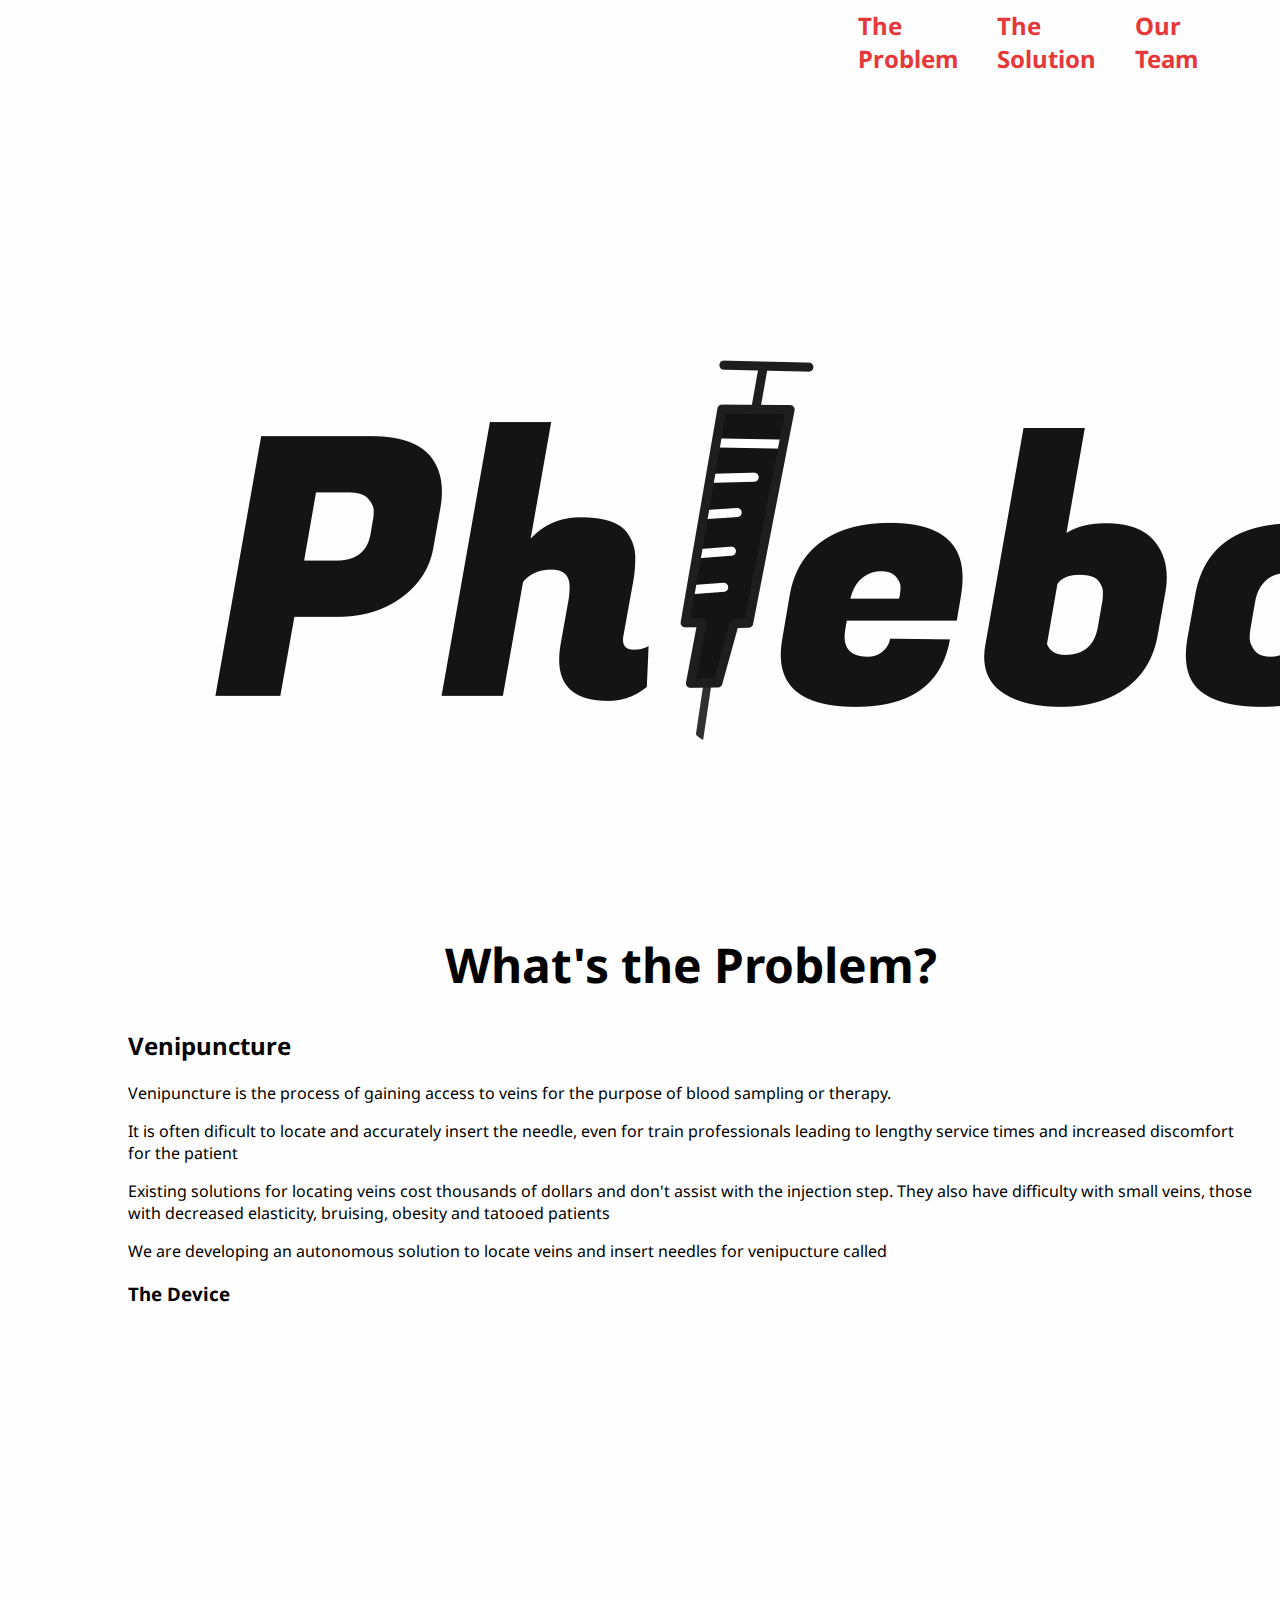
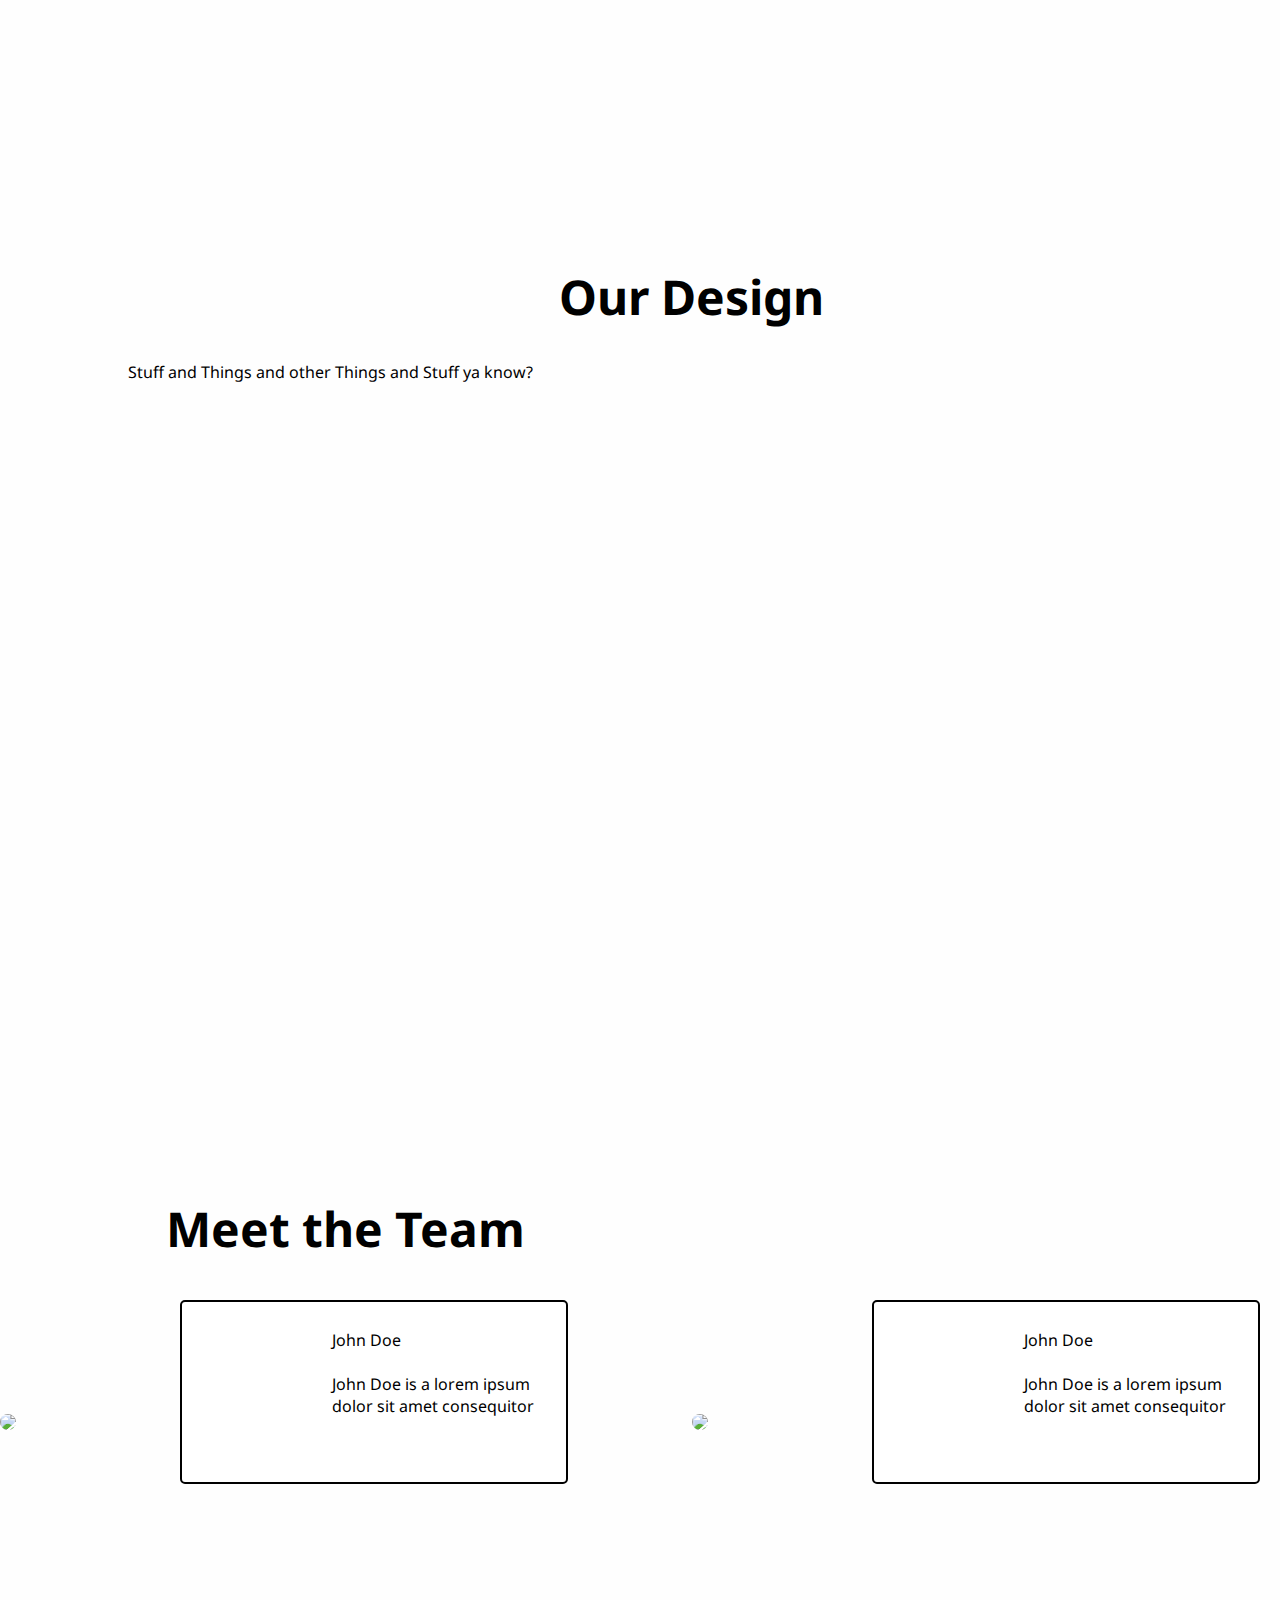
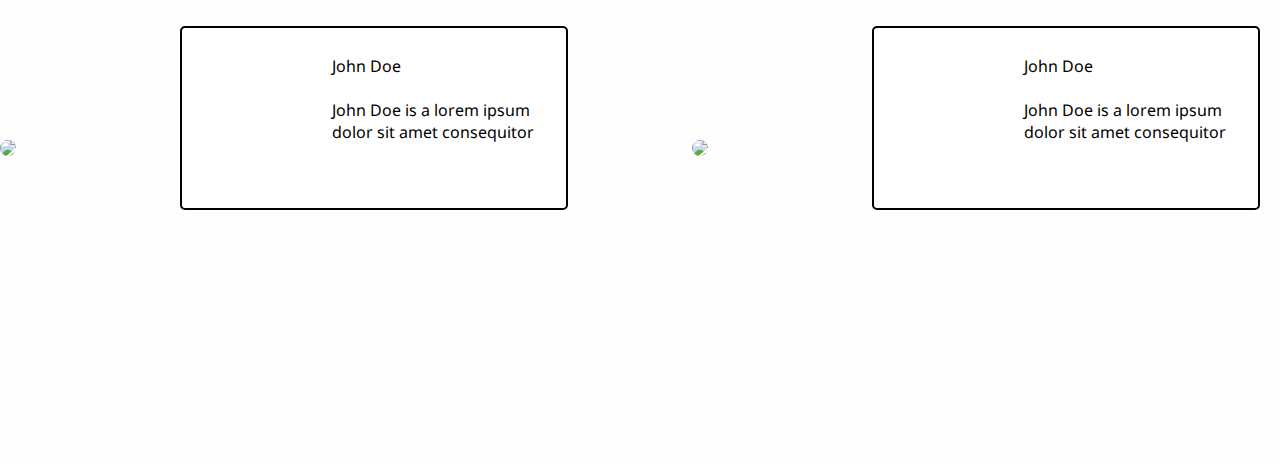
==== index.html @ 310010a8 "Initial" ====
<!DOCTYPE html>
<html lang="en">

<head>
    <meta charset="UTF-8">
    <meta http-equiv="X-UA-Compatible" content="IE=edge">
    <meta name="viewport" content="width=device-width, initial-scale=1.0">
    <style>
        :root {
            --white: #fefefe;
            --slate: #161A1D;
            --sanguine: #660708;
            --dark-red: #A4161A;
            --red: #BA181B;
            --strawberry: #E5383B;

        }

        body {
            background-color: var(--white);
            padding: 0;
            margin: 0;
            font-family: 'Noto Sans', sans-serif;
            overflow-x: hidden;
        }

        a {
            color: inherit;
            text-decoration: inherit;
        }

        #masthead,
        #problem,
        #our-team,
        #our-device {
            height: 100vh;
            width: 88vw;
            /* position: relative;
            left: 10vw; */
            padding: 0;
            margin: 0;
            padding-left: 10vw;
        }

        #problem>h1,
        #our-team>h1,
        #our-device>h1 {
            text-align: center;
            font-size: 48px;
        }

        .member {
            width: 20vw;
        }

        #logo>img {
            z-index: -1;
            position: absolute;
            top: 0;
            /* left: 0; */
        }
    </style>
    <style>
        @import url('https://fonts.googleapis.com/css2?family=Noto+Sans:ital,wght@0,400;0,500;1,400&display=swap');
    </style>
    <title>Document</title>
</head>

<body>

    <div id="masthead">
        <div id="header">
            <div id="logo"><img src="logo.png" alt=""></div>
            <div id="links"
                style="font-size: 24px; position: absolute; width: 30vw; color: var(--strawberry); top: 1vh; font-weight: bolder; right: 3vw; display: flex; flex-direction: row; justify-content: space-around;">
                <a href=" #problem">The Problem</a>
                <a href=" #our-device">The Solution</a>
                <a href=" #our-team">Our Team</a>

            </div>
        </div>
    </div>
    <div id="problem">
        <h1 style="color: var(--polished-pine)">What's the Problem?</h1>
        <h2>Venipuncture</h2>
        <p>Venipuncture is the process of gaining access to veins for the purpose
            of blood sampling or therapy.</p>
        <p>It is often dificult to locate and accurately insert the needle, even for train professionals leading to
            lengthy service times and increased discomfort for the patient</p>
        <p>Existing solutions for locating veins cost thousands of dollars and don't assist with the injection step.
            They also have difficulty with small veins, those with decreased elasticity, bruising, obesity and tatooed
            patients</p>
        <p>We are developing an autonomous solution to locate veins and insert needles for venipucture called </p>
        <h3>The Device</h3>

    </div>
    <div id="our-device">
        <h1 style="color: var(--emerald);">Our Design</h1>
        <p>Stuff and Things and other Things and Stuff ya know?</p>
        <h2 id="system-design"></h2>
        <h2 id="system-implementation"></h2>
        <h2 id="system-performance"></h2>
    </div>
    <div id="our-team"
        style="padding:0; margin: 0;width: 100vw; display: grid; grid-template-columns: auto auto; grid-template-rows: auto auto;">
        <h1 style="color: var(--queen-blue)">Meet the Team</h1>
        <br>
        <br>
        <div id="team">
            <div class="member">
                <img src="https://dummyimage.com/300/fff/aaa" style="border-radius: 10px;">
                <div class=" card team-member"
                    style="position: relative; top: -15vh; left: 180px; z-index: -1; height: 20vh; width: 30vw; background-color: white; border-radius: 5px;border: 2px solid black; ">
                    <div class="team-member-content"
                        style="position: relative; display: flex; flex-direction: column; align-items: left; margin-left: 150px; padding-top: 3vh;">
                        <div class="name">John Doe</div>
                        <br>
                        <div class="desc">John Doe is a lorem ipsum dolor sit amet consequitor</div>
                    </div>

                </div>
            </div>
        </div>
        <div class="member">
            <img src="https://dummyimage.com/300/fff/aaa" style="border-radius: 10px;">
            <div class=" card team-member"
                style="position: relative; top: -15vh; left: 180px; z-index: -1; height: 20vh; width: 30vw; background-color: white; border-radius: 5px;border: 2px solid black; ">
                <div class="team-member-content"
                    style="position: relative; display: flex; flex-direction: column; align-items: left; margin-left: 150px; padding-top: 3vh;">
                    <div class="name">John Doe</div>
                    <br>
                    <div class="desc">John Doe is a lorem ipsum dolor sit amet consequitor</div>
                </div>

            </div>
        </div>
        <div class="member">
            <img src="https://dummyimage.com/300/fff/aaa" style="border-radius: 10px;">
            <div class=" card team-member"
                style="position: relative; top: -15vh; left: 180px; z-index: -1; height: 20vh; width: 30vw; background-color: white; border-radius: 5px;border: 2px solid black; ">
                <div class="team-member-content"
                    style="position: relative; display: flex; flex-direction: column; align-items: left; margin-left: 150px; padding-top: 3vh;">
                    <div class="name">John Doe</div>
                    <br>
                    <div class="desc">John Doe is a lorem ipsum dolor sit amet consequitor</div>
                </div>

            </div>
        </div>
        <div class="member">
            <img src="https://dummyimage.com/300/fff/aaa" style="border-radius: 10px;">
            <div class=" card team-member"
                style="position: relative; top: -15vh; left: 180px; z-index: -1; height: 20vh; width: 30vw; background-color: white; border-radius: 5px;border: 2px solid black; ">
                <div class="team-member-content"
                    style="position: relative; display: flex; flex-direction: column; align-items: left; margin-left: 150px; padding-top: 3vh;">
                    <div class="name">John Doe</div>
                    <br>
                    <div class="desc">John Doe is a lorem ipsum dolor sit amet consequitor</div>
                </div>

            </div>
        </div>
    </div>
    </div>
</body>

</html>
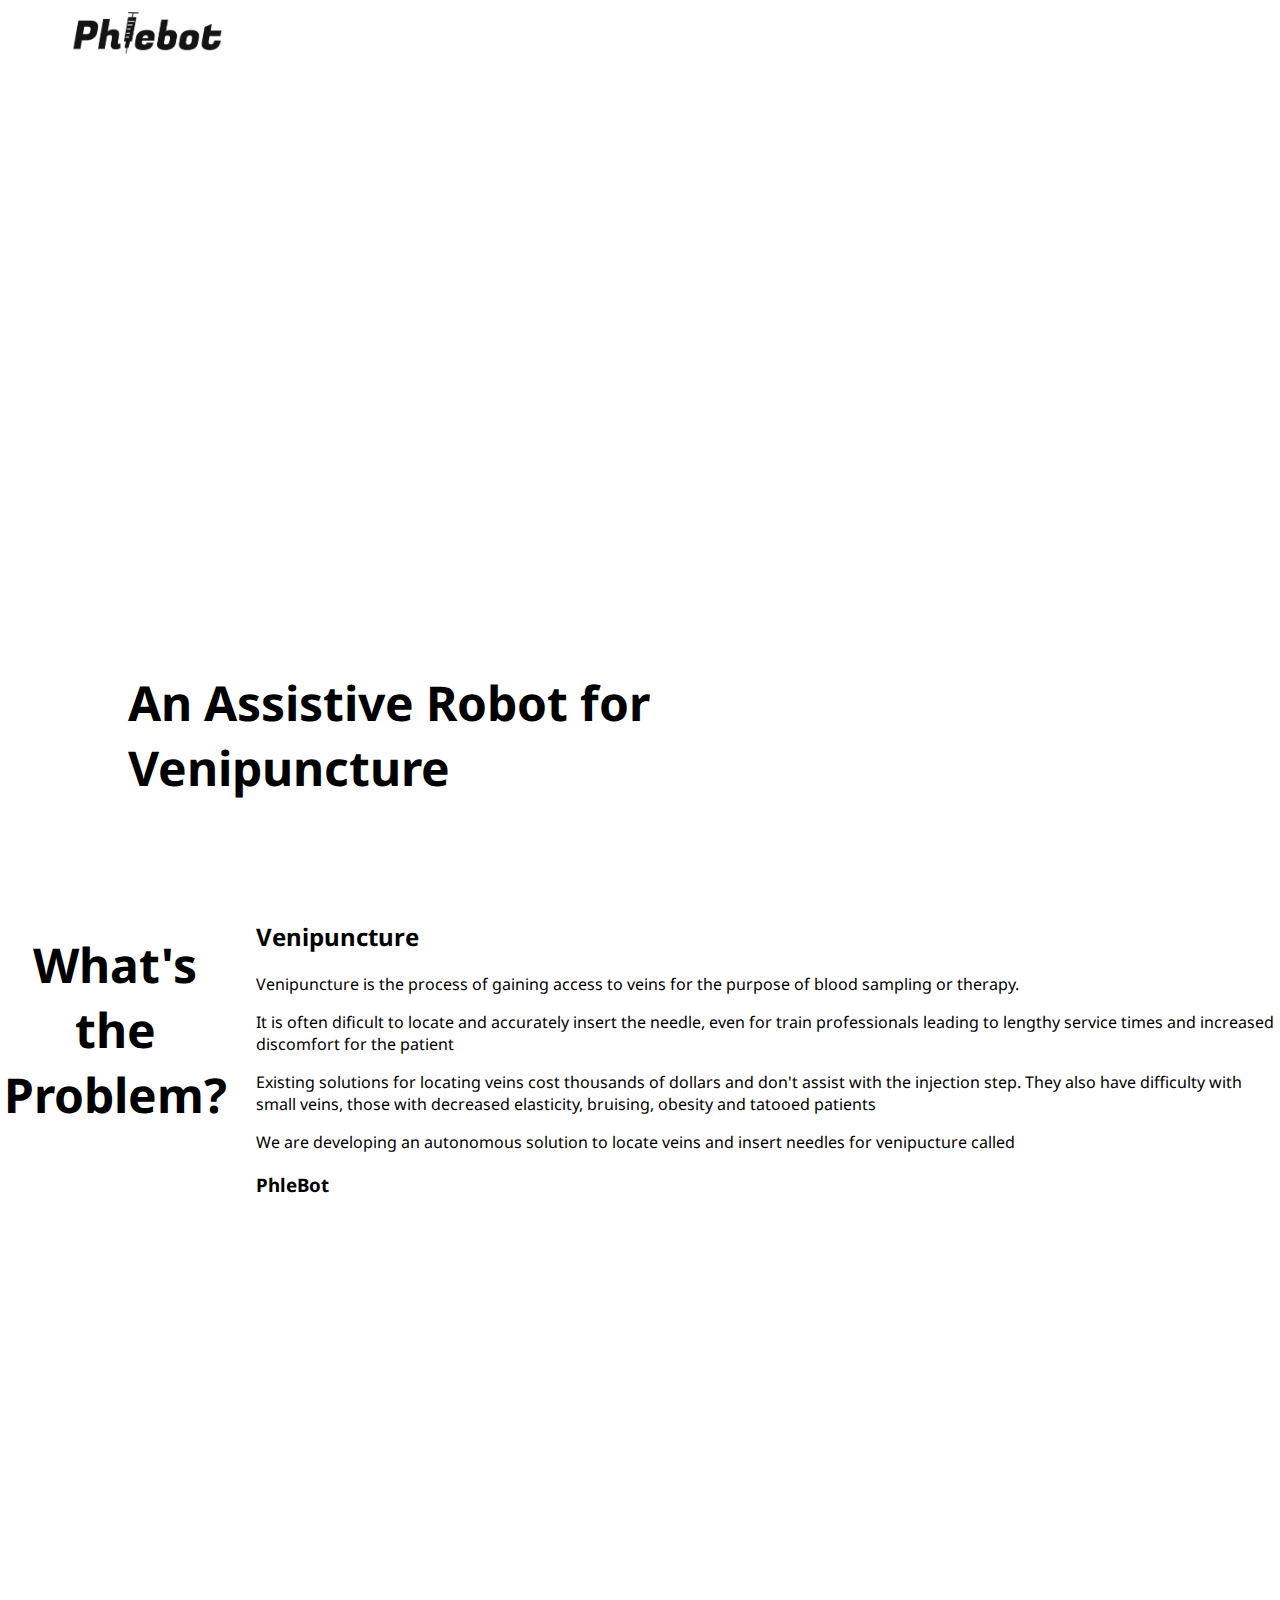
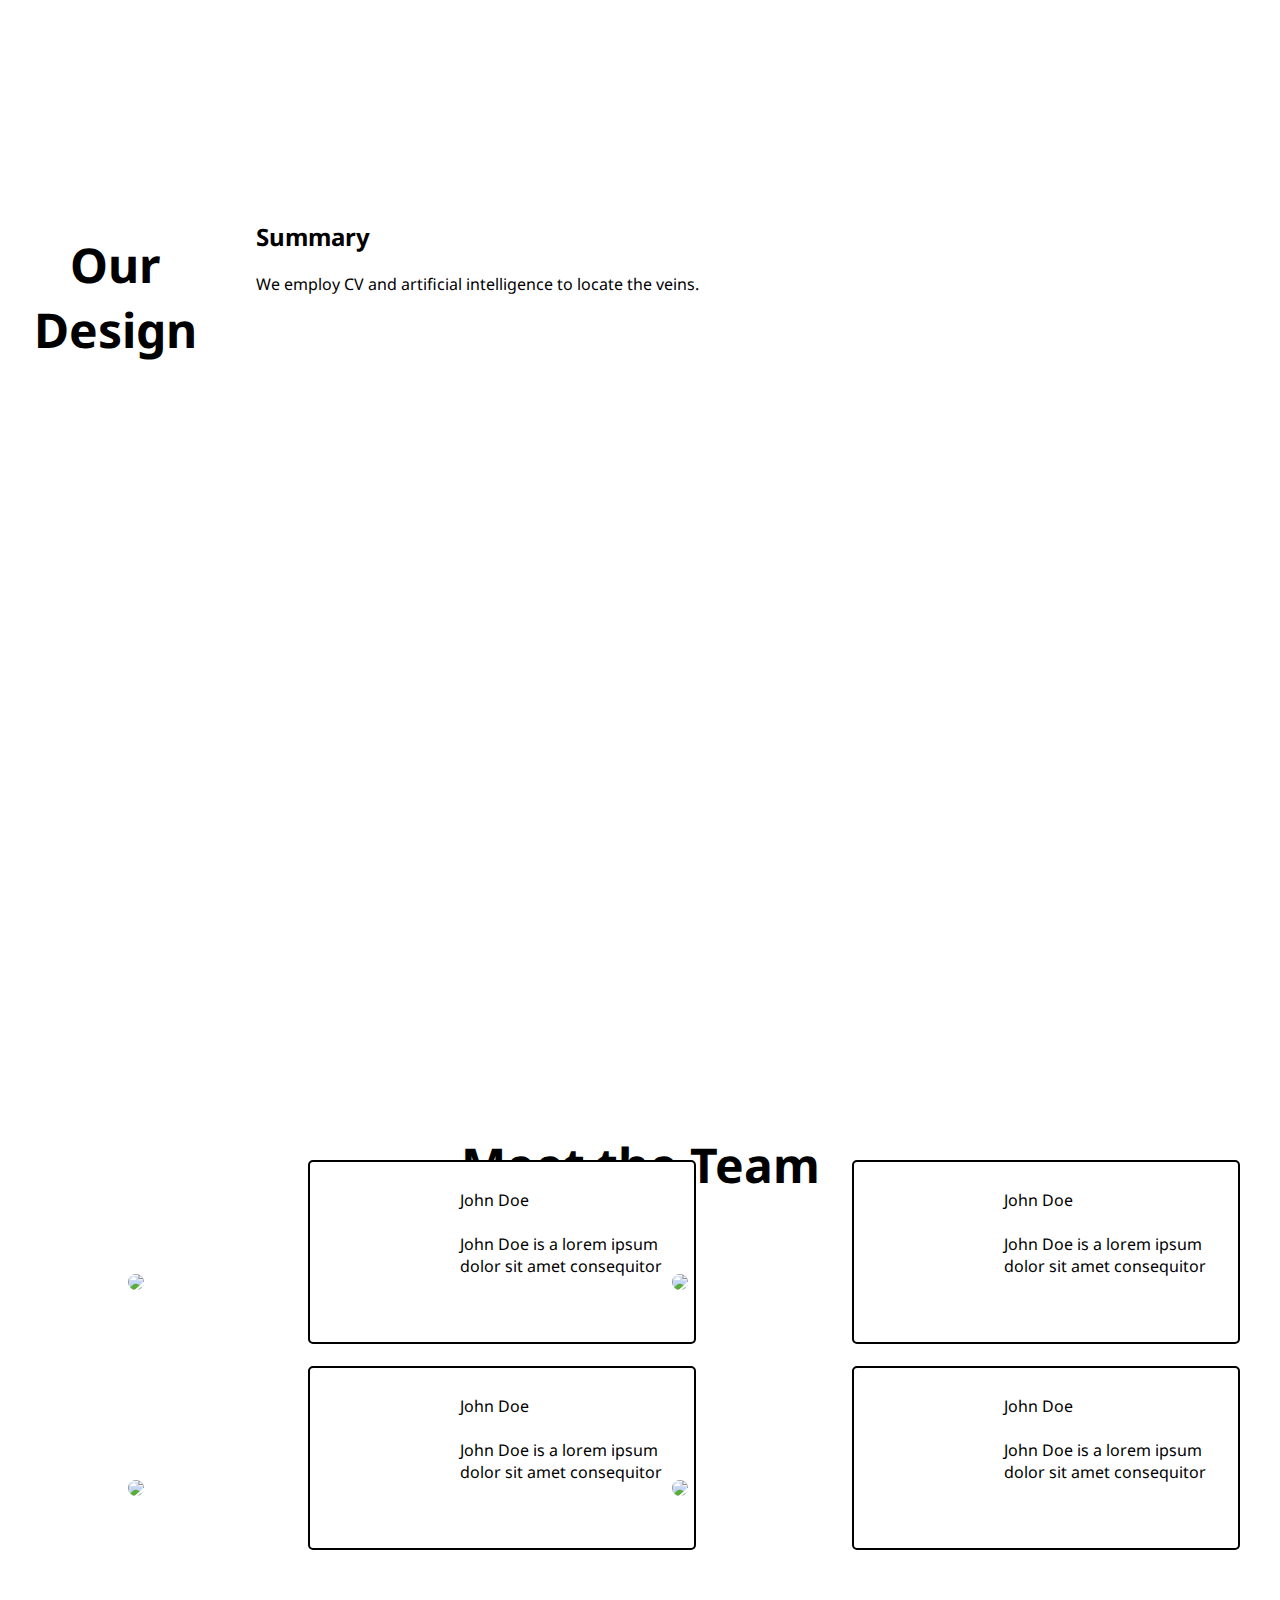
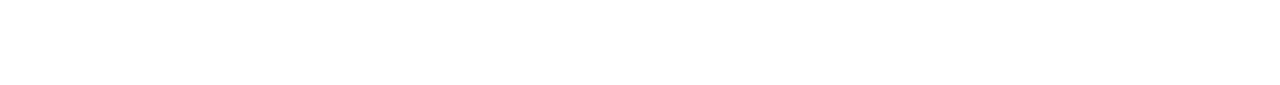
==== commit 754661bd: "Styles and content" ====
--- a/index.html
+++ b/index.html
@@ -16,12 +16,11 @@
 
         }
 
-        body {
-            background-color: var(--white);
+        body,
+        html {
             padding: 0;
             margin: 0;
             font-family: 'Noto Sans', sans-serif;
-            overflow-x: hidden;
         }
 
         a {
@@ -29,22 +28,19 @@
             text-decoration: inherit;
         }
 
-        #masthead,
         #problem,
-        #our-team,
         #our-device {
+            display: grid;
+            grid-template-columns: auto 80vw;
+            column-gap: 2vw;
             height: 100vh;
-            width: 88vw;
-            /* position: relative;
-            left: 10vw; */
-            padding: 0;
-            margin: 0;
-            padding-left: 10vw;
-        }
+        }
+
 
         #problem>h1,
         #our-team>h1,
-        #our-device>h1 {
+        #our-device>h1,
+        .content>h1 {
             text-align: center;
             font-size: 48px;
         }
@@ -54,10 +50,62 @@
         }
 
         #logo>img {
-            z-index: -1;
+            z-index: 1;
             position: absolute;
+            top: -3vh;
+            left: 5vw;
+            width: 14vw;
+        }
+
+        #links {
+            font-size: 24px;
+            position: absolute;
+            width: 40vw;
+            color: white;
+            top: 4vh;
+            font-weight: bolder;
+            right: 3vw;
+            display: flex;
+            flex-direction: row;
+            justify-content: space-around;
+        }
+
+        #tagline {
+            position: absolute;
+            top: 70vh;
+            left: 10vw;
+            width: 50vw;
+            font-size: 48px;
+        }
+
+        #masthead {
+
+            position: relative;
             top: 0;
-            /* left: 0; */
+            left: 0;
+            height: 100vh;
+        }
+
+        .card {
+            background-color: white;
+            position: relative;
+            z-index: 2;
+        }
+
+        .member>img {
+            z-index: 3;
+            position: relative;
+        }
+
+        .team-member {
+            position: relative;
+            top: -15vh;
+            left: 180px;
+            height: 20vh;
+            width: 30vw;
+            background-color: white;
+            border-radius: 5px;
+            border: 2px solid black;
         }
     </style>
     <style>
@@ -71,93 +119,96 @@
     <div id="masthead">
         <div id="header">
             <div id="logo"><img src="logo.png" alt=""></div>
-            <div id="links"
-                style="font-size: 24px; position: absolute; width: 30vw; color: var(--strawberry); top: 1vh; font-weight: bolder; right: 3vw; display: flex; flex-direction: row; justify-content: space-around;">
+            <div id="links">
                 <a href=" #problem">The Problem</a>
                 <a href=" #our-device">The Solution</a>
                 <a href=" #our-team">Our Team</a>
 
             </div>
         </div>
+        <h2 id="tagline">An Assistive Robot for Venipuncture</h2>
     </div>
     <div id="problem">
         <h1 style="color: var(--polished-pine)">What's the Problem?</h1>
-        <h2>Venipuncture</h2>
-        <p>Venipuncture is the process of gaining access to veins for the purpose
-            of blood sampling or therapy.</p>
-        <p>It is often dificult to locate and accurately insert the needle, even for train professionals leading to
-            lengthy service times and increased discomfort for the patient</p>
-        <p>Existing solutions for locating veins cost thousands of dollars and don't assist with the injection step.
-            They also have difficulty with small veins, those with decreased elasticity, bruising, obesity and tatooed
-            patients</p>
-        <p>We are developing an autonomous solution to locate veins and insert needles for venipucture called </p>
-        <h3>The Device</h3>
+        <div class=" content" style="grid-column: 2;">
+            <h2>Venipuncture</h2>
+            <p>Venipuncture is the process of gaining access to veins for the purpose
+                of blood sampling or therapy.</p>
+            <p>It is often dificult to locate and accurately insert the needle, even for train professionals leading to
+                lengthy service times and increased discomfort for the patient</p>
+            <p>Existing solutions for locating veins cost thousands of dollars and don't assist with the injection step.
+                They also have difficulty with small veins, those with decreased elasticity, bruising, obesity and
+                tatooed
+                patients</p>
+            <p>We are developing an autonomous solution to locate veins and insert needles for venipucture called </p>
+            <h3>PhleBot</h3>
+        </div>
+
 
     </div>
     <div id="our-device">
         <h1 style="color: var(--emerald);">Our Design</h1>
-        <p>Stuff and Things and other Things and Stuff ya know?</p>
-        <h2 id="system-design"></h2>
-        <h2 id="system-implementation"></h2>
-        <h2 id="system-performance"></h2>
-    </div>
-    <div id="our-team"
-        style="padding:0; margin: 0;width: 100vw; display: grid; grid-template-columns: auto auto; grid-template-rows: auto auto;">
-        <h1 style="color: var(--queen-blue)">Meet the Team</h1>
+        <div class=" content" style="grid-column: 2;">
+            <h2>Summary</h2>
+            <p>We employ CV and artificial intelligence to locate the veins.</p>
+            <h2 id="system-design"></h2>
+            <h2 id="system-implementation"></h2>
+            <h2 id="system-performance"></h2>
+        </div>
+    </div>
+    <div id="our-team">
+        <h1 style="color: var(--queen-blue); ">Meet the Team</h1>
         <br>
         <br>
-        <div id="team">
+        <div id="team"
+            style="width: 80vw; display: grid; grid-template-columns: auto auto; column-gap: 5vw;position: relative; left: 10vw;">
+            <div class="member">
+                <img src="https://dummyimage.com/300/fff/aaa" style="border-radius: 10px; ">
+                <div class=" card team-member">
+                    <div class="team-member-content"
+                        style="position: relative; display: flex; flex-direction: column; align-items: left; margin-left: 150px; padding-top: 3vh;">
+                        <div class="name">John Doe</div>
+                        <br>
+                        <div class="desc">John Doe is a lorem ipsum dolor sit amet consequitor</div>
+                    </div>
+
+                </div>
+            </div>
             <div class="member">
                 <img src="https://dummyimage.com/300/fff/aaa" style="border-radius: 10px;">
-                <div class=" card team-member"
-                    style="position: relative; top: -15vh; left: 180px; z-index: -1; height: 20vh; width: 30vw; background-color: white; border-radius: 5px;border: 2px solid black; ">
-                    <div class="team-member-content"
-                        style="position: relative; display: flex; flex-direction: column; align-items: left; margin-left: 150px; padding-top: 3vh;">
-                        <div class="name">John Doe</div>
-                        <br>
-                        <div class="desc">John Doe is a lorem ipsum dolor sit amet consequitor</div>
-                    </div>
-
-                </div>
-            </div>
-        </div>
-        <div class="member">
-            <img src="https://dummyimage.com/300/fff/aaa" style="border-radius: 10px;">
-            <div class=" card team-member"
-                style="position: relative; top: -15vh; left: 180px; z-index: -1; height: 20vh; width: 30vw; background-color: white; border-radius: 5px;border: 2px solid black; ">
-                <div class="team-member-content"
-                    style="position: relative; display: flex; flex-direction: column; align-items: left; margin-left: 150px; padding-top: 3vh;">
-                    <div class="name">John Doe</div>
-                    <br>
-                    <div class="desc">John Doe is a lorem ipsum dolor sit amet consequitor</div>
-                </div>
-
-            </div>
-        </div>
-        <div class="member">
-            <img src="https://dummyimage.com/300/fff/aaa" style="border-radius: 10px;">
-            <div class=" card team-member"
-                style="position: relative; top: -15vh; left: 180px; z-index: -1; height: 20vh; width: 30vw; background-color: white; border-radius: 5px;border: 2px solid black; ">
-                <div class="team-member-content"
-                    style="position: relative; display: flex; flex-direction: column; align-items: left; margin-left: 150px; padding-top: 3vh;">
-                    <div class="name">John Doe</div>
-                    <br>
-                    <div class="desc">John Doe is a lorem ipsum dolor sit amet consequitor</div>
-                </div>
-
-            </div>
-        </div>
-        <div class="member">
-            <img src="https://dummyimage.com/300/fff/aaa" style="border-radius: 10px;">
-            <div class=" card team-member"
-                style="position: relative; top: -15vh; left: 180px; z-index: -1; height: 20vh; width: 30vw; background-color: white; border-radius: 5px;border: 2px solid black; ">
-                <div class="team-member-content"
-                    style="position: relative; display: flex; flex-direction: column; align-items: left; margin-left: 150px; padding-top: 3vh;">
-                    <div class="name">John Doe</div>
-                    <br>
-                    <div class="desc">John Doe is a lorem ipsum dolor sit amet consequitor</div>
-                </div>
-
+                <div class=" card team-member">
+                    <div class="team-member-content"
+                        style="position: relative; display: flex; flex-direction: column; align-items: left; margin-left: 150px; padding-top: 3vh;">
+                        <div class="name">John Doe</div>
+                        <br>
+                        <div class="desc">John Doe is a lorem ipsum dolor sit amet consequitor</div>
+                    </div>
+
+                </div>
+            </div>
+            <div class="member">
+                <img src="https://dummyimage.com/300/fff/aaa" style="border-radius: 10px;">
+                <div class=" card team-member">
+                    <div class="team-member-content"
+                        style="position: relative; display: flex; flex-direction: column; align-items: left; margin-left: 150px; padding-top: 3vh;">
+                        <div class="name">John Doe</div>
+                        <br>
+                        <div class="desc">John Doe is a lorem ipsum dolor sit amet consequitor</div>
+                    </div>
+
+                </div>
+            </div>
+            <div class="member">
+                <img src="https://dummyimage.com/300/fff/aaa" style="border-radius: 10px;">
+                <div class=" card team-member">
+                    <div class="team-member-content"
+                        style="position: relative; display: flex; flex-direction: column; align-items: left; margin-left: 150px; padding-top: 3vh;">
+                        <div class="name">John Doe</div>
+                        <br>
+                        <div class="desc">John Doe is a lorem ipsum dolor sit amet consequitor</div>
+                    </div>
+
+                </div>
             </div>
         </div>
     </div>
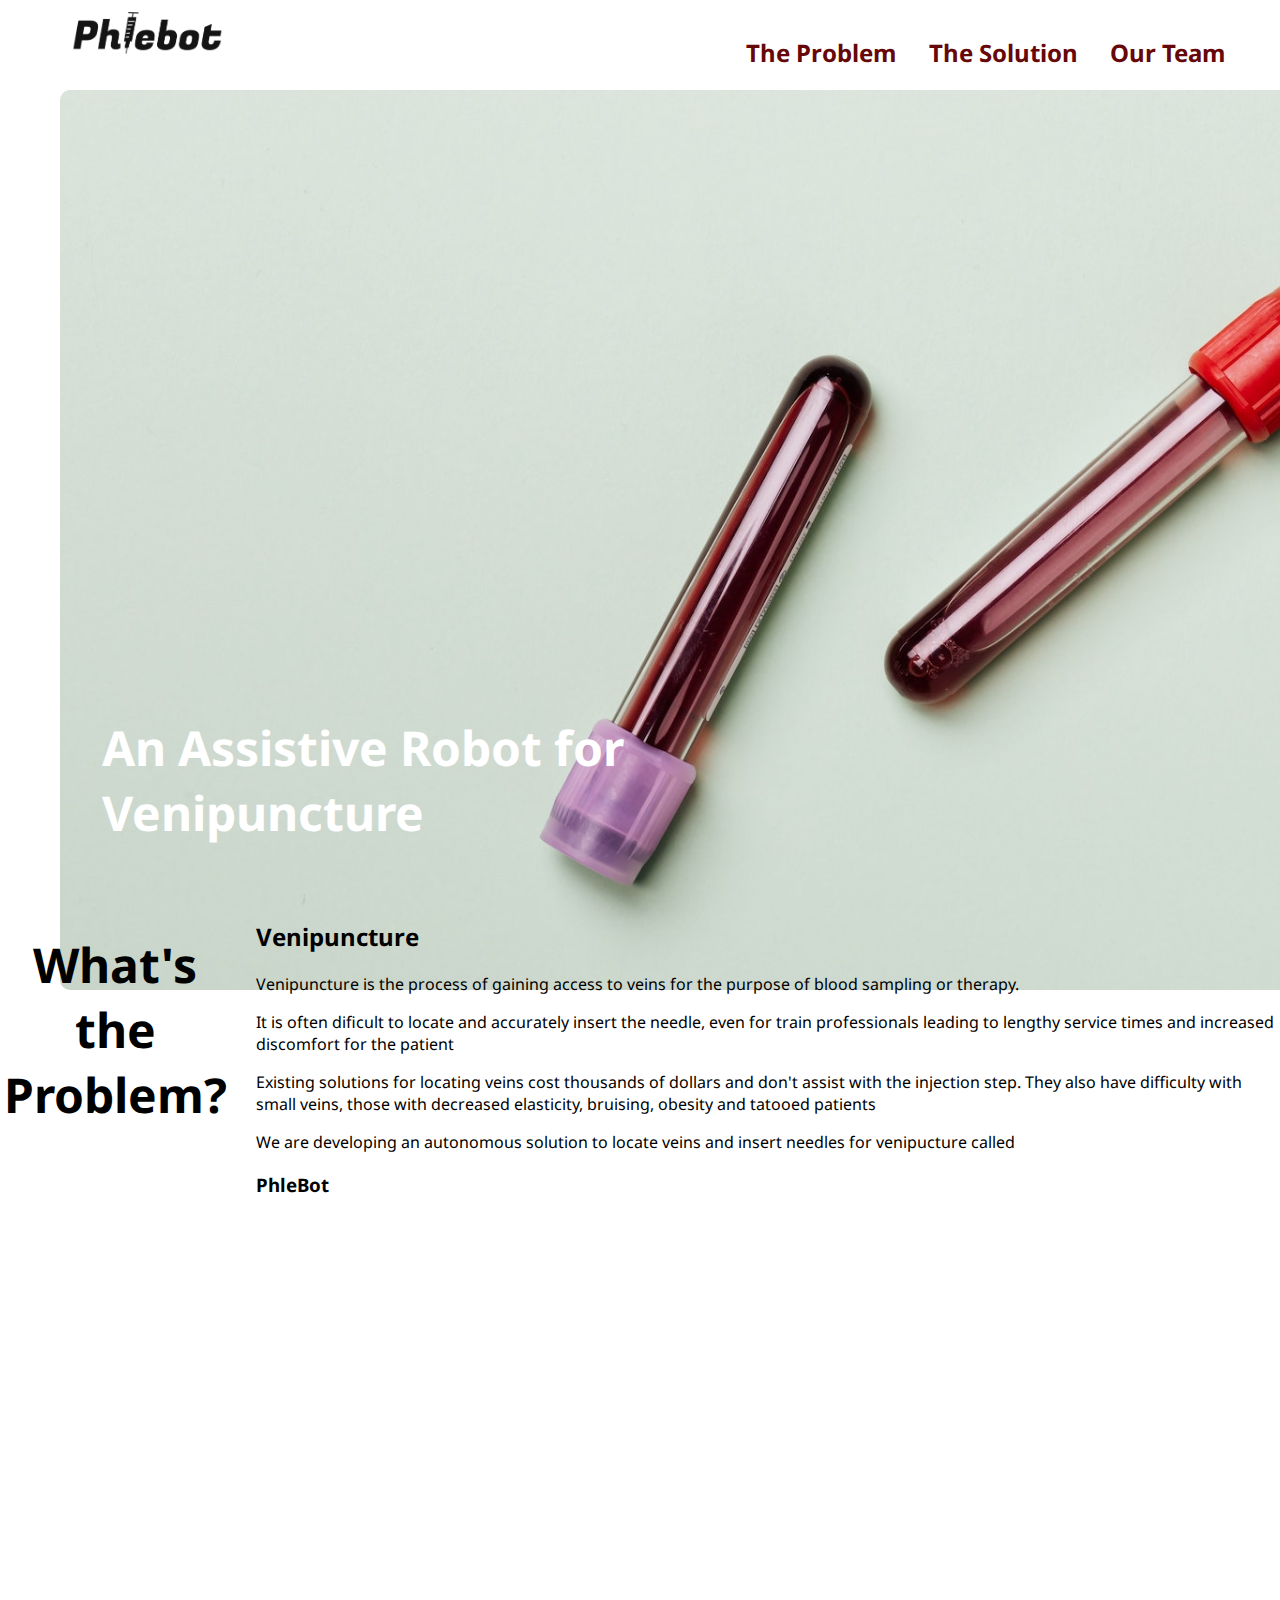
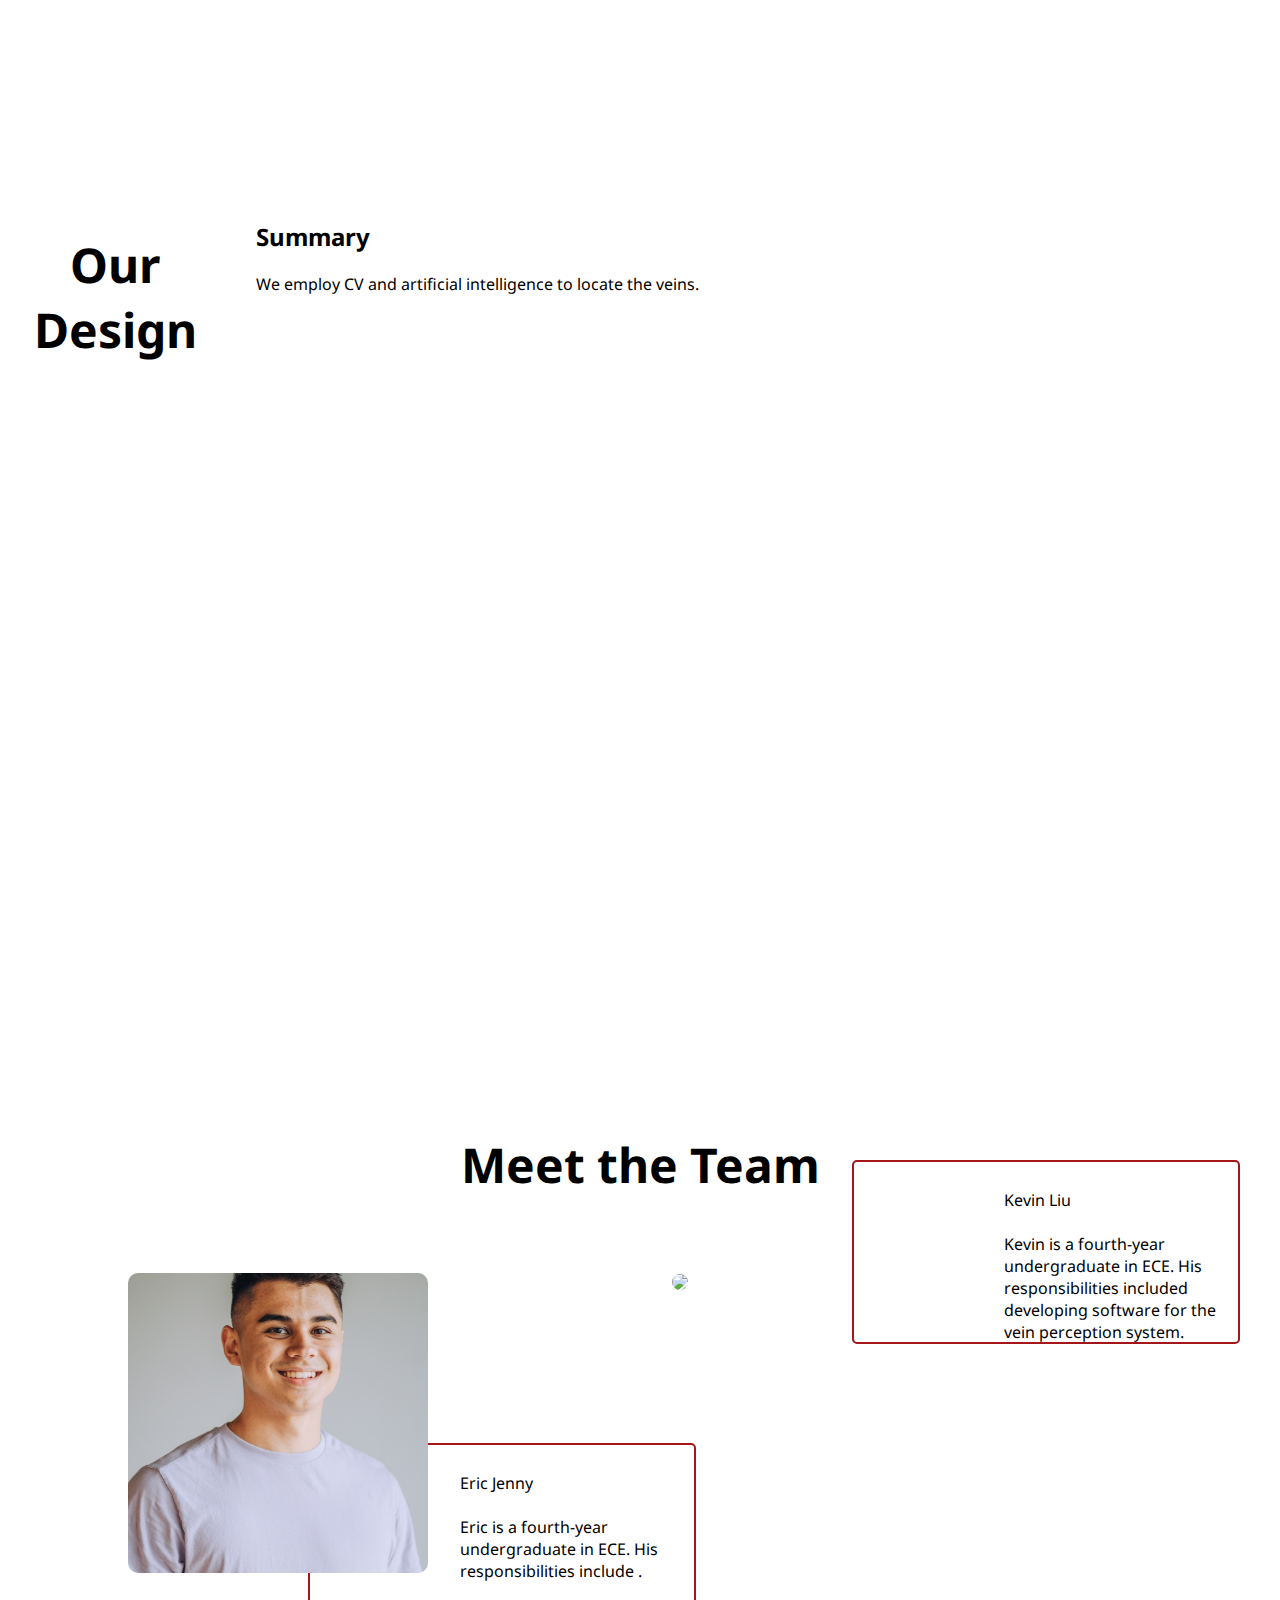
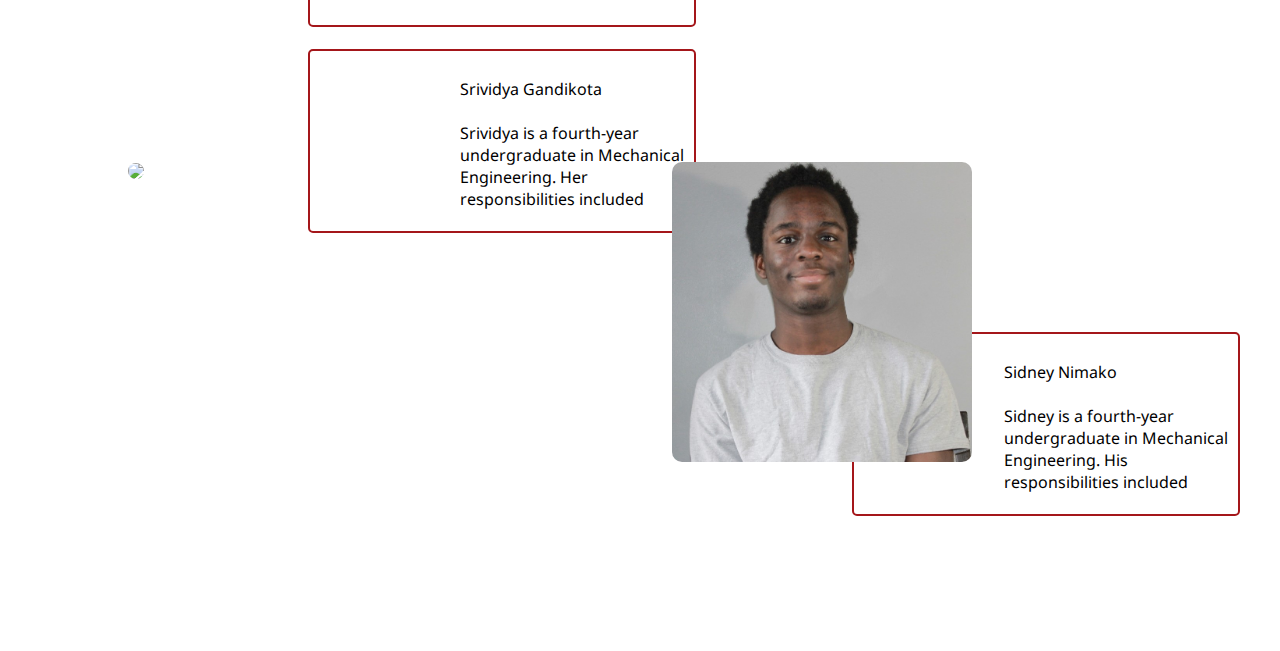
==== commit 65e10ecf: "Website push with photos and redesign" ====
--- a/index.html
+++ b/index.html
@@ -61,7 +61,7 @@
             font-size: 24px;
             position: absolute;
             width: 40vw;
-            color: white;
+            color: var(--sanguine);
             top: 4vh;
             font-weight: bolder;
             right: 3vw;
@@ -72,10 +72,11 @@
 
         #tagline {
             position: absolute;
-            top: 70vh;
-            left: 10vw;
+            top: 75vh;
+            left: 8vw;
             width: 50vw;
             font-size: 48px;
+            color: white;
         }
 
         #masthead {
@@ -105,7 +106,7 @@
             width: 30vw;
             background-color: white;
             border-radius: 5px;
-            border: 2px solid black;
+            border: 2px solid var(--dark-red);
         }
     </style>
     <style>
@@ -117,6 +118,9 @@
 <body>
 
     <div id="masthead">
+        <img src="pexels-karolina-grabowska-4047146.jpg" alt=""
+            style="z-index: -1; position: relative; top: 10vh; left: 60px; border-radius: 10px; object-fit: cover;"
+            width="1800px" height="900px">
         <div id="header">
             <div id="logo"><img src="logo.png" alt=""></div>
             <div id="links">
@@ -163,13 +167,14 @@
         <div id="team"
             style="width: 80vw; display: grid; grid-template-columns: auto auto; column-gap: 5vw;position: relative; left: 10vw;">
             <div class="member">
-                <img src="https://dummyimage.com/300/fff/aaa" style="border-radius: 10px; ">
-                <div class=" card team-member">
-                    <div class="team-member-content"
-                        style="position: relative; display: flex; flex-direction: column; align-items: left; margin-left: 150px; padding-top: 3vh;">
-                        <div class="name">John Doe</div>
-                        <br>
-                        <div class="desc">John Doe is a lorem ipsum dolor sit amet consequitor</div>
+                <img src="jenny.jpg" width="300" height="300" style="border-radius: 10px; object-fit: cover;">
+                <div class=" card team-member">
+                    <div class="team-member-content"
+                        style="position: relative; display: flex; flex-direction: column; align-items: left; margin-left: 150px; padding-top: 3vh;">
+                        <div class="name">Eric Jenny</div>
+                        <br>
+                        <div class="desc">Eric is a fourth-year undergraduate in ECE. His responsibilities include .
+                        </div>
                     </div>
 
                 </div>
@@ -179,9 +184,10 @@
                 <div class=" card team-member">
                     <div class="team-member-content"
                         style="position: relative; display: flex; flex-direction: column; align-items: left; margin-left: 150px; padding-top: 3vh;">
-                        <div class="name">John Doe</div>
-                        <br>
-                        <div class="desc">John Doe is a lorem ipsum dolor sit amet consequitor</div>
+                        <div class="name">Kevin Liu</div>
+                        <br>
+                        <div class="desc">Kevin is a fourth-year undergraduate in ECE. His responsibilities included
+                            developing software for the vein perception system.</div>
                     </div>
 
                 </div>
@@ -191,21 +197,23 @@
                 <div class=" card team-member">
                     <div class="team-member-content"
                         style="position: relative; display: flex; flex-direction: column; align-items: left; margin-left: 150px; padding-top: 3vh;">
-                        <div class="name">John Doe</div>
-                        <br>
-                        <div class="desc">John Doe is a lorem ipsum dolor sit amet consequitor</div>
-                    </div>
-
-                </div>
-            </div>
-            <div class="member">
-                <img src="https://dummyimage.com/300/fff/aaa" style="border-radius: 10px;">
-                <div class=" card team-member">
-                    <div class="team-member-content"
-                        style="position: relative; display: flex; flex-direction: column; align-items: left; margin-left: 150px; padding-top: 3vh;">
-                        <div class="name">John Doe</div>
-                        <br>
-                        <div class="desc">John Doe is a lorem ipsum dolor sit amet consequitor</div>
+                        <div class="name">Srividya Gandikota</div>
+                        <br>
+                        <div class="desc">Srividya is a fourth-year undergraduate in Mechanical Engineering. Her
+                            responsibilities included</div>
+                    </div>
+
+                </div>
+            </div>
+            <div class="member">
+                <img src="nimako.jpg" width="300" height="300" style="border-radius: 10px; object-fit: cover;">
+                <div class=" card team-member">
+                    <div class="team-member-content"
+                        style="position: relative; display: flex; flex-direction: column; align-items: left; margin-left: 150px; padding-top: 3vh;">
+                        <div class="name">Sidney Nimako</div>
+                        <br>
+                        <div class="desc">Sidney is a fourth-year undergraduate in Mechanical Engineering. His
+                            responsibilities included</div>
                     </div>
 
                 </div>
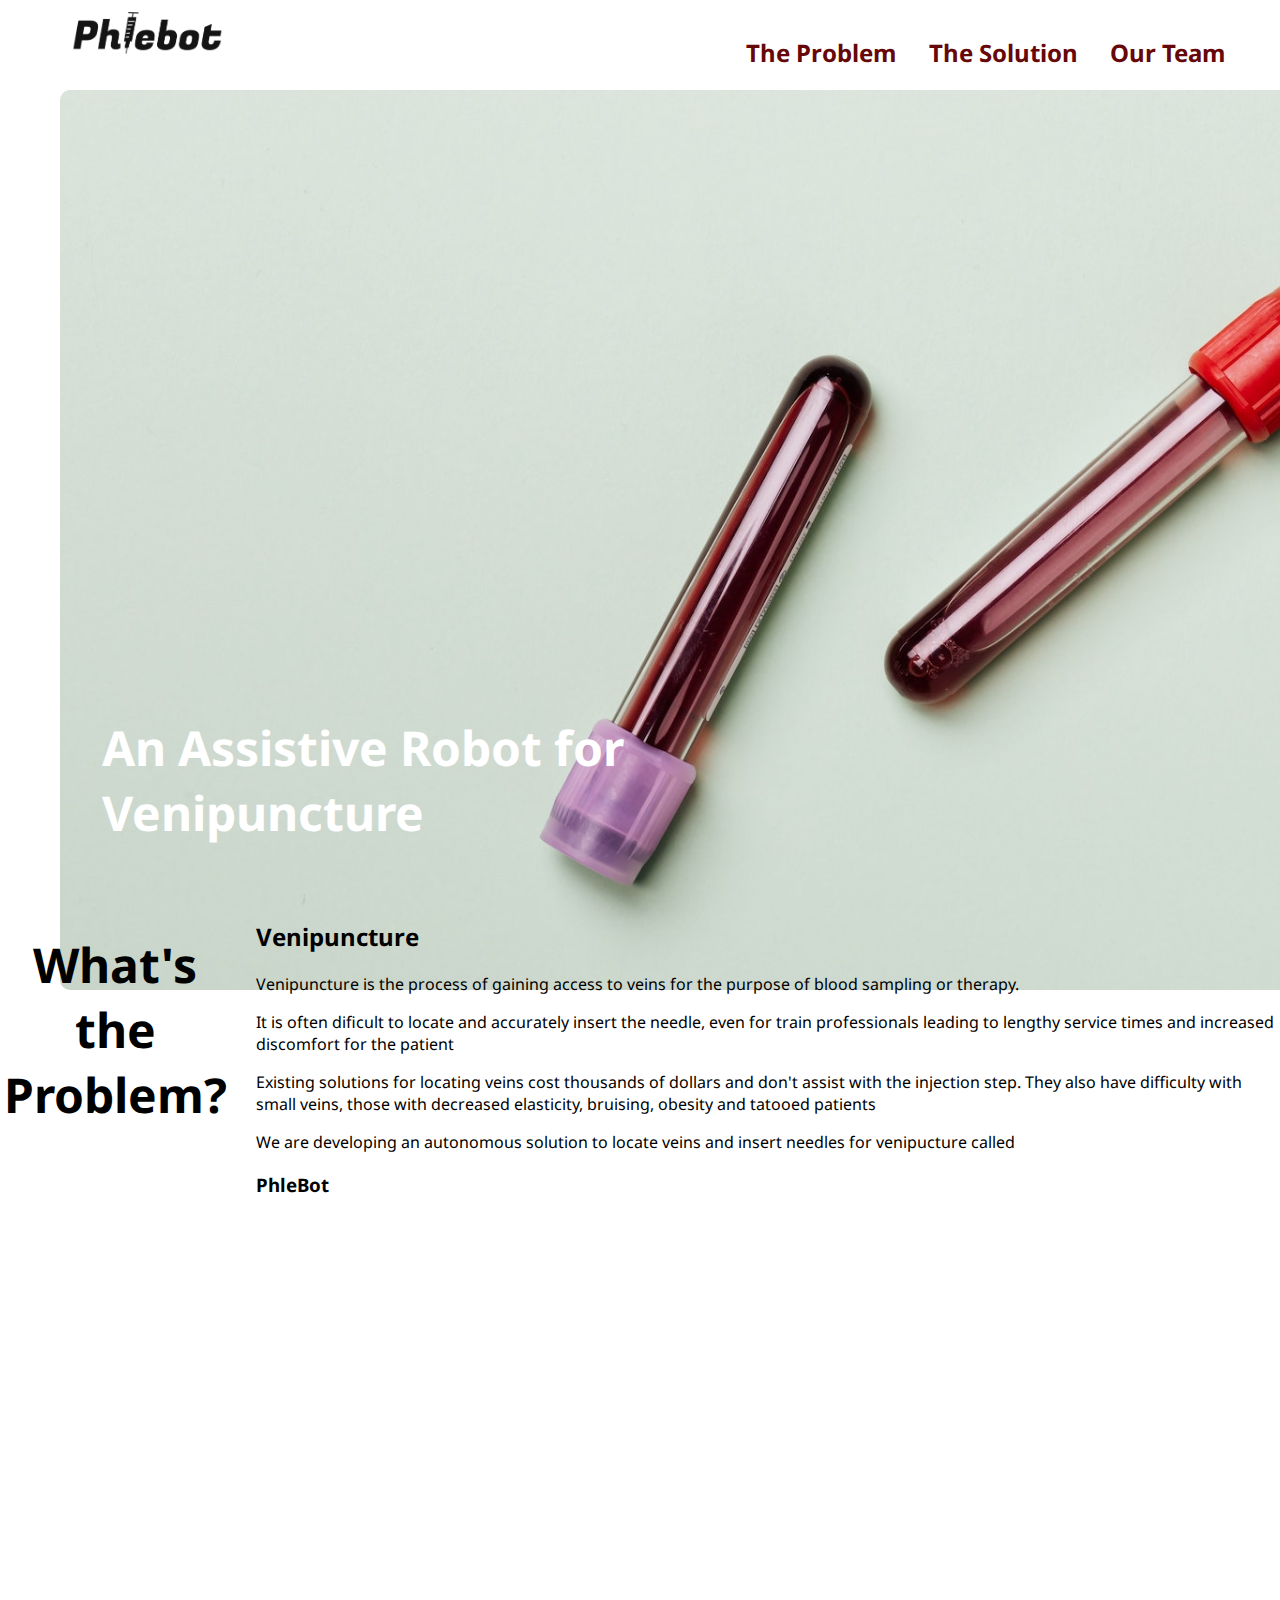
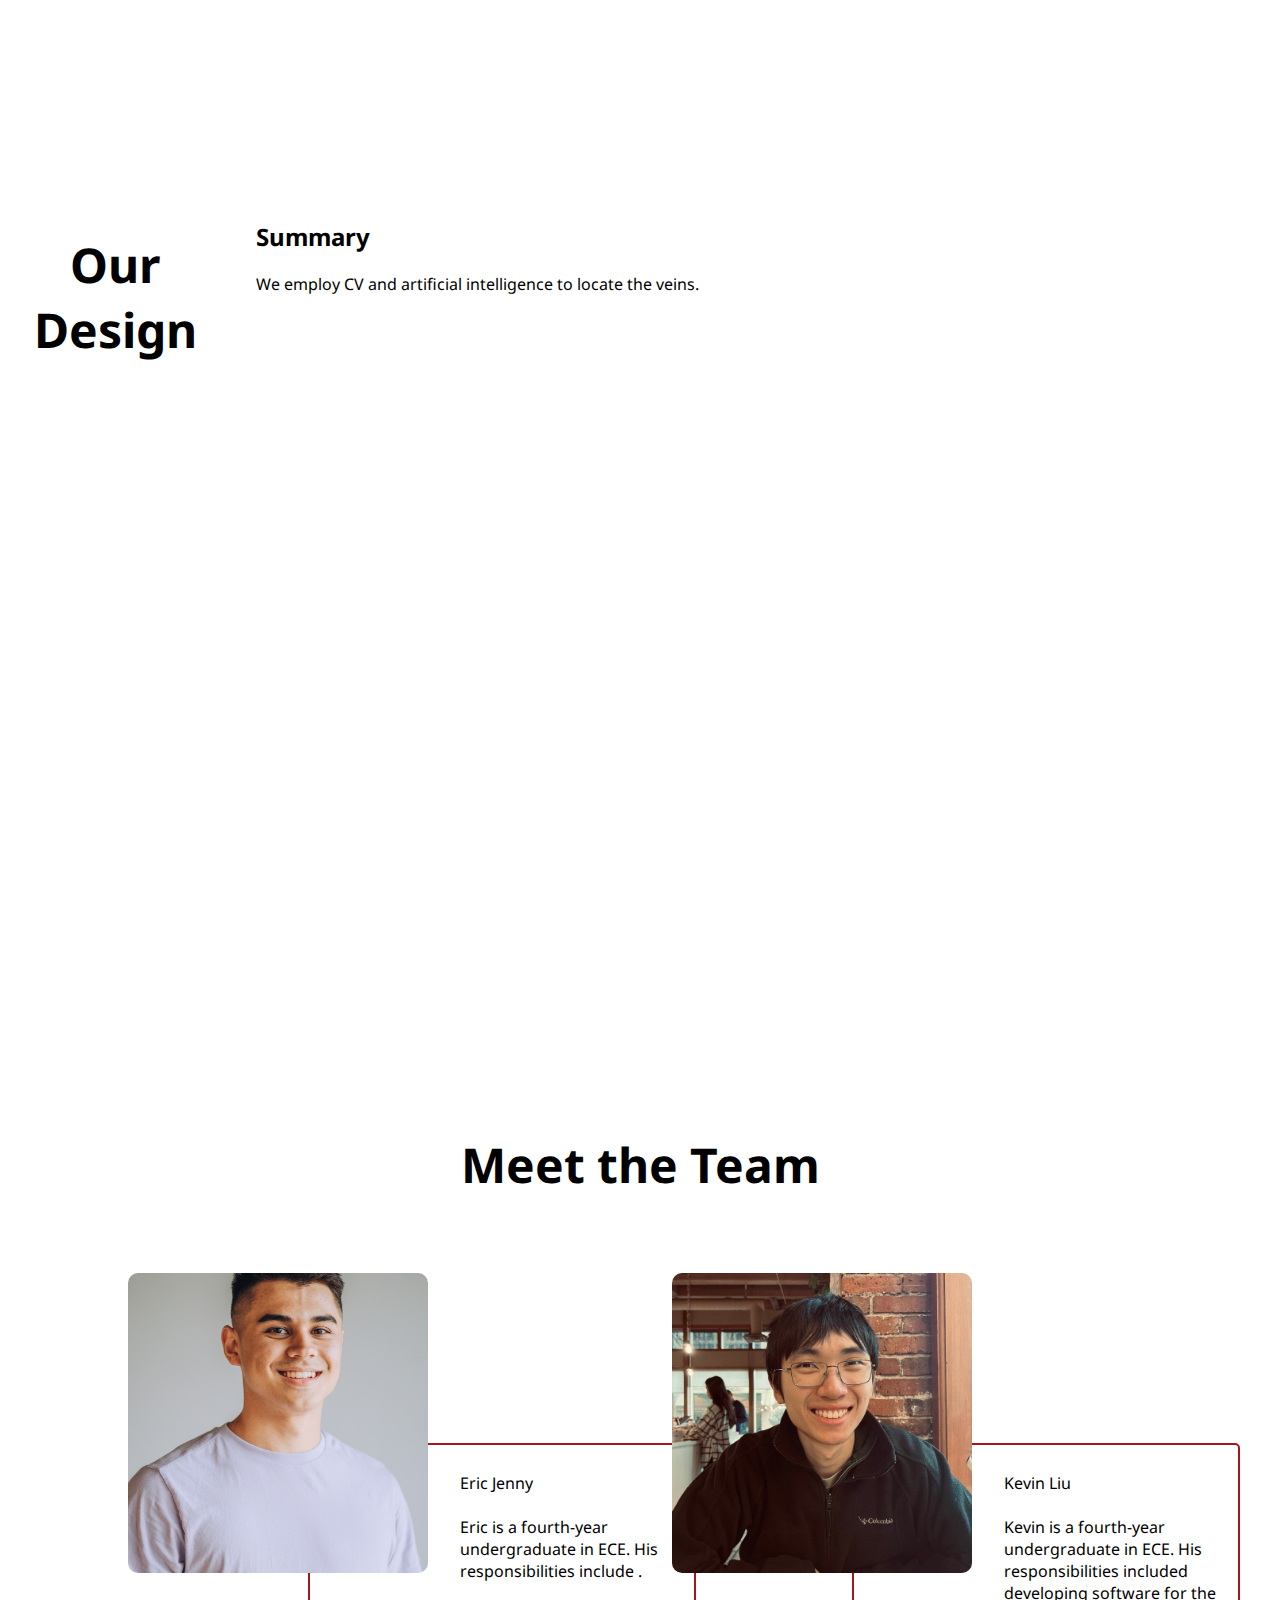
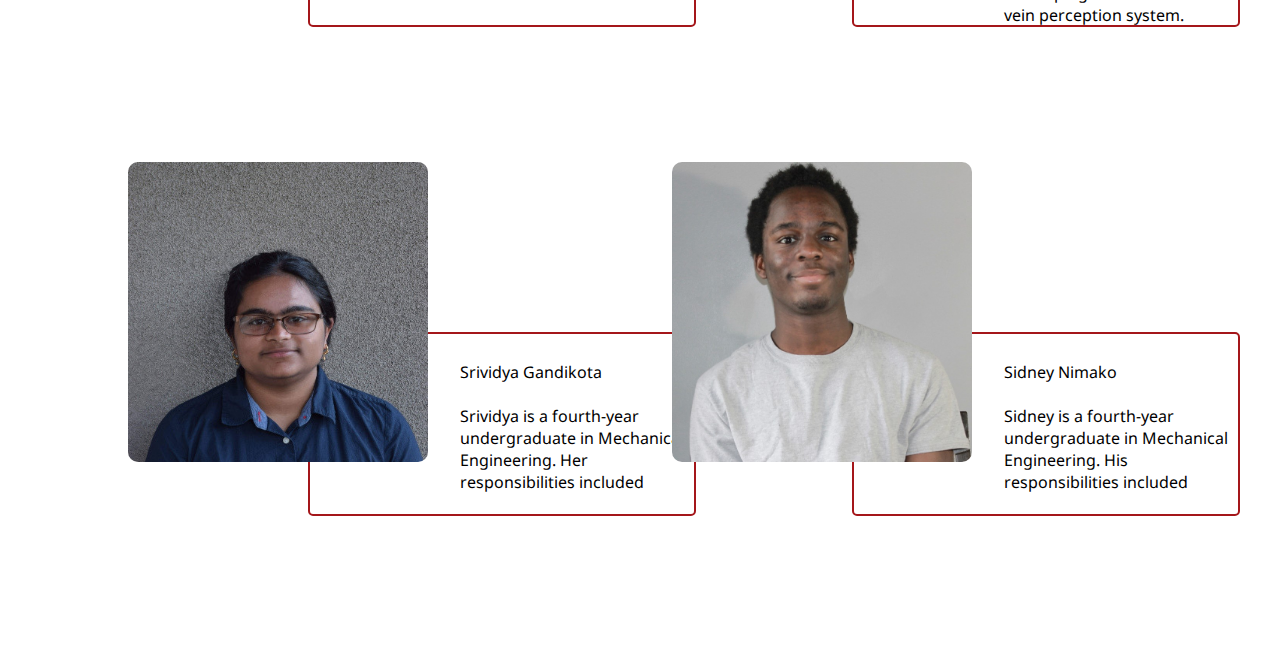
==== commit 68db3858: "Added headshots" ====
--- a/index.html
+++ b/index.html
@@ -180,7 +180,7 @@
                 </div>
             </div>
             <div class="member">
-                <img src="https://dummyimage.com/300/fff/aaa" style="border-radius: 10px;">
+                <img src="kevin.jpg" width="300" height="300" style="border-radius: 10px; object-fit: cover;">
                 <div class=" card team-member">
                     <div class="team-member-content"
                         style="position: relative; display: flex; flex-direction: column; align-items: left; margin-left: 150px; padding-top: 3vh;">
@@ -193,7 +193,7 @@
                 </div>
             </div>
             <div class="member">
-                <img src="https://dummyimage.com/300/fff/aaa" style="border-radius: 10px;">
+                <img src="Srivi.jpg" width="300" height="300" style="border-radius: 10px; object-fit: cover;">
                 <div class=" card team-member">
                     <div class="team-member-content"
                         style="position: relative; display: flex; flex-direction: column; align-items: left; margin-left: 150px; padding-top: 3vh;">
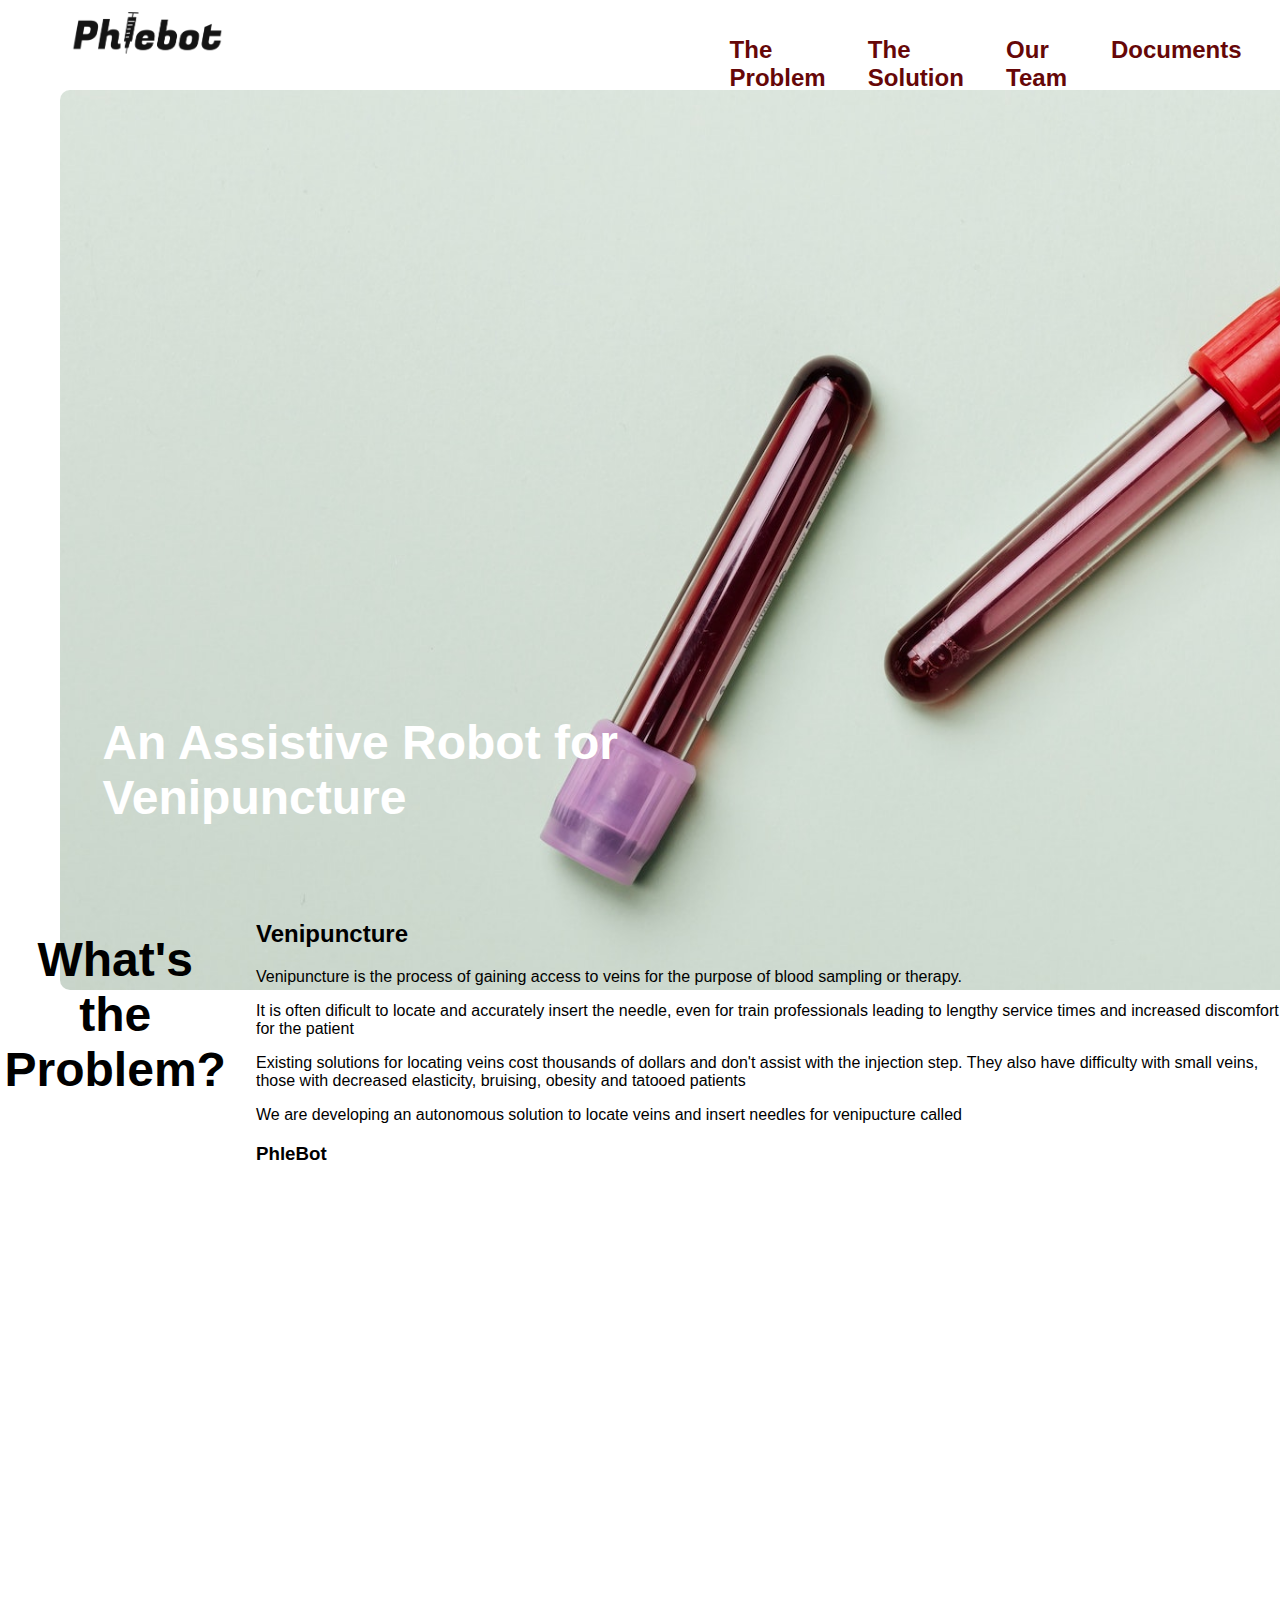
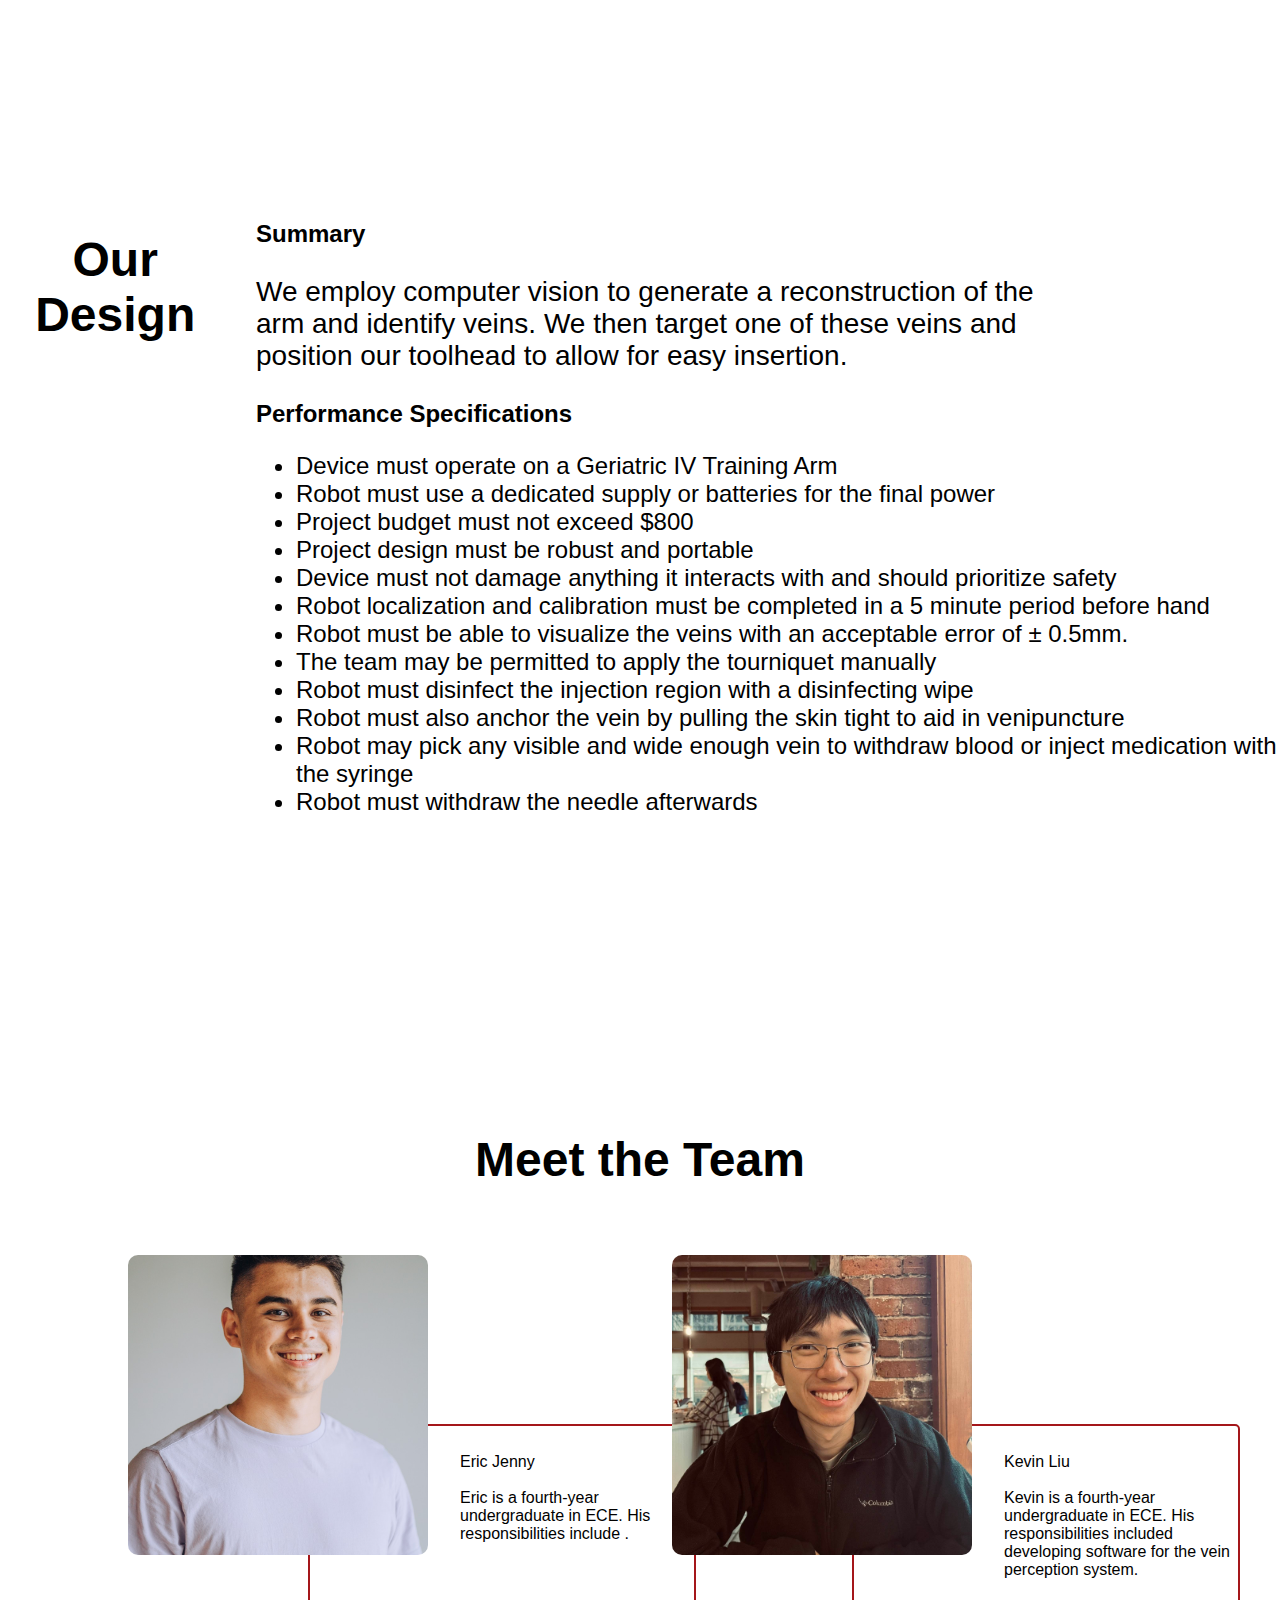
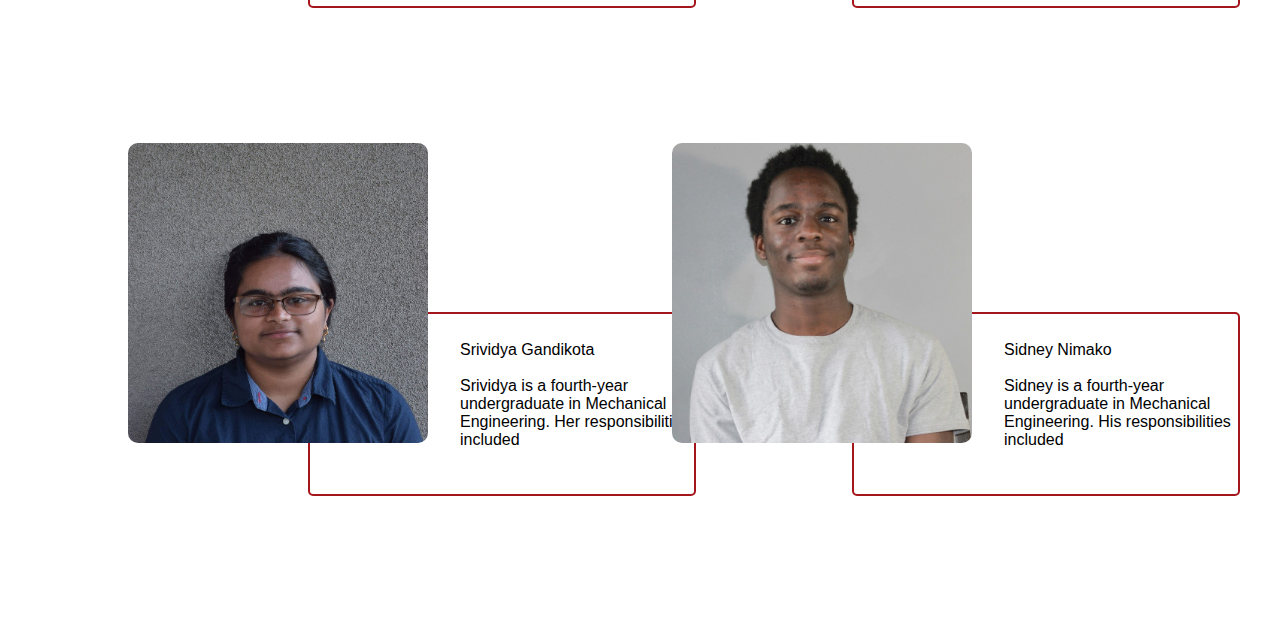
==== commit 0e254e21: "Website Check #1" ====
--- a/index.html
+++ b/index.html
@@ -5,113 +5,7 @@
     <meta charset="UTF-8">
     <meta http-equiv="X-UA-Compatible" content="IE=edge">
     <meta name="viewport" content="width=device-width, initial-scale=1.0">
-    <style>
-        :root {
-            --white: #fefefe;
-            --slate: #161A1D;
-            --sanguine: #660708;
-            --dark-red: #A4161A;
-            --red: #BA181B;
-            --strawberry: #E5383B;
-
-        }
-
-        body,
-        html {
-            padding: 0;
-            margin: 0;
-            font-family: 'Noto Sans', sans-serif;
-        }
-
-        a {
-            color: inherit;
-            text-decoration: inherit;
-        }
-
-        #problem,
-        #our-device {
-            display: grid;
-            grid-template-columns: auto 80vw;
-            column-gap: 2vw;
-            height: 100vh;
-        }
-
-
-        #problem>h1,
-        #our-team>h1,
-        #our-device>h1,
-        .content>h1 {
-            text-align: center;
-            font-size: 48px;
-        }
-
-        .member {
-            width: 20vw;
-        }
-
-        #logo>img {
-            z-index: 1;
-            position: absolute;
-            top: -3vh;
-            left: 5vw;
-            width: 14vw;
-        }
-
-        #links {
-            font-size: 24px;
-            position: absolute;
-            width: 40vw;
-            color: var(--sanguine);
-            top: 4vh;
-            font-weight: bolder;
-            right: 3vw;
-            display: flex;
-            flex-direction: row;
-            justify-content: space-around;
-        }
-
-        #tagline {
-            position: absolute;
-            top: 75vh;
-            left: 8vw;
-            width: 50vw;
-            font-size: 48px;
-            color: white;
-        }
-
-        #masthead {
-
-            position: relative;
-            top: 0;
-            left: 0;
-            height: 100vh;
-        }
-
-        .card {
-            background-color: white;
-            position: relative;
-            z-index: 2;
-        }
-
-        .member>img {
-            z-index: 3;
-            position: relative;
-        }
-
-        .team-member {
-            position: relative;
-            top: -15vh;
-            left: 180px;
-            height: 20vh;
-            width: 30vw;
-            background-color: white;
-            border-radius: 5px;
-            border: 2px solid var(--dark-red);
-        }
-    </style>
-    <style>
-        @import url('https://fonts.googleapis.com/css2?family=Noto+Sans:ital,wght@0,400;0,500;1,400&display=swap');
-    </style>
+    <link rel="stylesheet" href="index.css">
     <title>Document</title>
 </head>
 
@@ -122,11 +16,12 @@
             style="z-index: -1; position: relative; top: 10vh; left: 60px; border-radius: 10px; object-fit: cover;"
             width="1800px" height="900px">
         <div id="header">
-            <div id="logo"><img src="logo.png" alt=""></div>
+            <div id="logo"><a href="/index.html"><img src="logo.png" alt=""></a></div>
             <div id="links">
                 <a href=" #problem">The Problem</a>
                 <a href=" #our-device">The Solution</a>
                 <a href=" #our-team">Our Team</a>
+                <a href="/documents.html">Documents</a>
 
             </div>
         </div>
@@ -154,10 +49,31 @@
         <h1 style="color: var(--emerald);">Our Design</h1>
         <div class=" content" style="grid-column: 2;">
             <h2>Summary</h2>
-            <p>We employ CV and artificial intelligence to locate the veins.</p>
+            <p style="font-size: 28px; width: 80%;">We employ computer vision to generate a reconstruction of the arm
+                and identify
+                veins. We then target one
+                of these veins and position our toolhead to allow for easy insertion.</p>
             <h2 id="system-design"></h2>
             <h2 id="system-implementation"></h2>
-            <h2 id="system-performance"></h2>
+            <h2 id="system-performance">
+                <h2>Performance Specifications</h2>
+                <ul style="font-size: 24px">
+                    <li>Device must operate on a Geriatric IV Training Arm</li>
+                    <li>Robot must use a dedicated supply or batteries for the final power</li>
+                    <li>Project budget must not exceed $800</li>
+                    <li>Project design must be robust and portable</li>
+                    <li>Device must not damage anything it interacts with and should prioritize safety</li>
+                    <li>Robot localization and calibration must be completed in a 5 minute period before hand</li>
+                    <li>Robot must be able to visualize the veins with an acceptable error of ± 0.5mm.</li>
+                    <li>The team may be permitted to apply the tourniquet manually</li>
+                    <li>Robot must disinfect the injection region with a disinfecting wipe </li>
+                    <li>Robot must also anchor the vein by pulling the skin tight to aid in venipuncture</li>
+                    <li>Robot may pick any visible and wide enough vein to withdraw blood or inject medication with the
+                        syringe</li>
+                    <li>Robot must withdraw the needle afterwards</li>
+
+                </ul>
+            </h2>
         </div>
     </div>
     <div id="our-team">
--- a/index.css
+++ b/index.css
@@ -0,0 +1,173 @@
+:root {
+    --white: #fefefe;
+    --slate: #161A1D;
+    --sanguine: #660708;
+    --dark-red: #A4161A;
+    --red: #BA181B;
+    --strawberry: #E5383B;
+
+}
+
+@import url('https://fonts.googleapis.com/css2?family=Noto+Sans:ital,wght@0,400;0,500;1,400&display=swap');
+
+body {
+    padding: 0;
+    margin: 0;
+    font-family: 'Noto Sans', sans-serif;
+    overflow-x: hidden;
+}
+
+a {
+    color: inherit;
+    text-decoration: inherit;
+}
+
+#problem,
+#our-device {
+    display: grid;
+    grid-template-columns: auto 80vw;
+    column-gap: 2vw;
+    height: 100vh;
+}
+
+
+#problem>h1,
+#our-team>h1,
+#our-device>h1,
+.content>h1 {
+    text-align: center;
+    font-size: 48px;
+}
+
+.member {
+    width: 20vw;
+}
+
+#logo>a>img {
+    z-index: 1;
+    position: absolute;
+    top: -3vh;
+    left: 5vw;
+    width: 14vw;
+}
+
+#links {
+    font-size: 24px;
+    position: absolute;
+    width: 40vw;
+    color: var(--sanguine);
+    top: 4vh;
+    font-weight: bolder;
+    right: 3vw;
+    display: flex;
+    flex-direction: row;
+    justify-content: space-around;
+}
+
+#links>a {
+    color: var(--sanguine);
+}
+
+#tagline {
+    position: absolute;
+    top: 75vh;
+    left: 8vw;
+    width: 50vw;
+    font-size: 48px;
+    color: white;
+}
+
+#masthead {
+
+    position: relative;
+    top: 0;
+    left: 0;
+    height: 100vh;
+}
+
+.card {
+    background-color: white;
+    position: relative;
+    z-index: 2;
+}
+
+.member>img {
+    z-index: 3;
+    position: relative;
+}
+
+.team-member {
+    position: relative;
+    top: -15vh;
+    left: 180px;
+    height: 20vh;
+    width: 30vw;
+    background-color: white;
+    border-radius: 5px;
+    border: 2px solid var(--dark-red);
+}
+
+#brainstorming {
+    margin-top: 15vh;
+    text-align: center;
+    padding-bottom: 10vh;
+}
+
+#proposal {
+    position: relative;
+    left: 20vw;
+    width: 80vh;
+    border-radius: 10px;
+    border: none;
+    padding-bottom: 10vh;
+}
+
+.carousel-item {
+    /* height: 20vh; */
+    width: 40vw !important;
+}
+
+.carousel-item>p {
+    position: relative;
+    /* top: -4vh; */
+    color: #A4161A;
+    text-align: center;
+    font-weight: 500;
+}
+
+.carousel-item>img {
+    border-radius: 10px;
+    max-height: 38vh;
+    width: auto;
+    height: auto;
+}
+
+.carousel {
+    /* position: absolute; */
+    left: 25vw;
+    height: 40vh;
+
+    overflow-y: hidden;
+
+}
+
+iframe {
+    position: relative;
+    /* top: 10vh; */
+}
+
+#po {}
+
+#misc {
+    margin-top: 4vh;
+    display: grid;
+    grid-template-columns: 20vw 20vw 20vw;
+    align-content: center;
+    align-items: center;
+}
+
+#ilrs>a {
+    color: var(--sanguine);
+    text-decoration: underline;
+
+}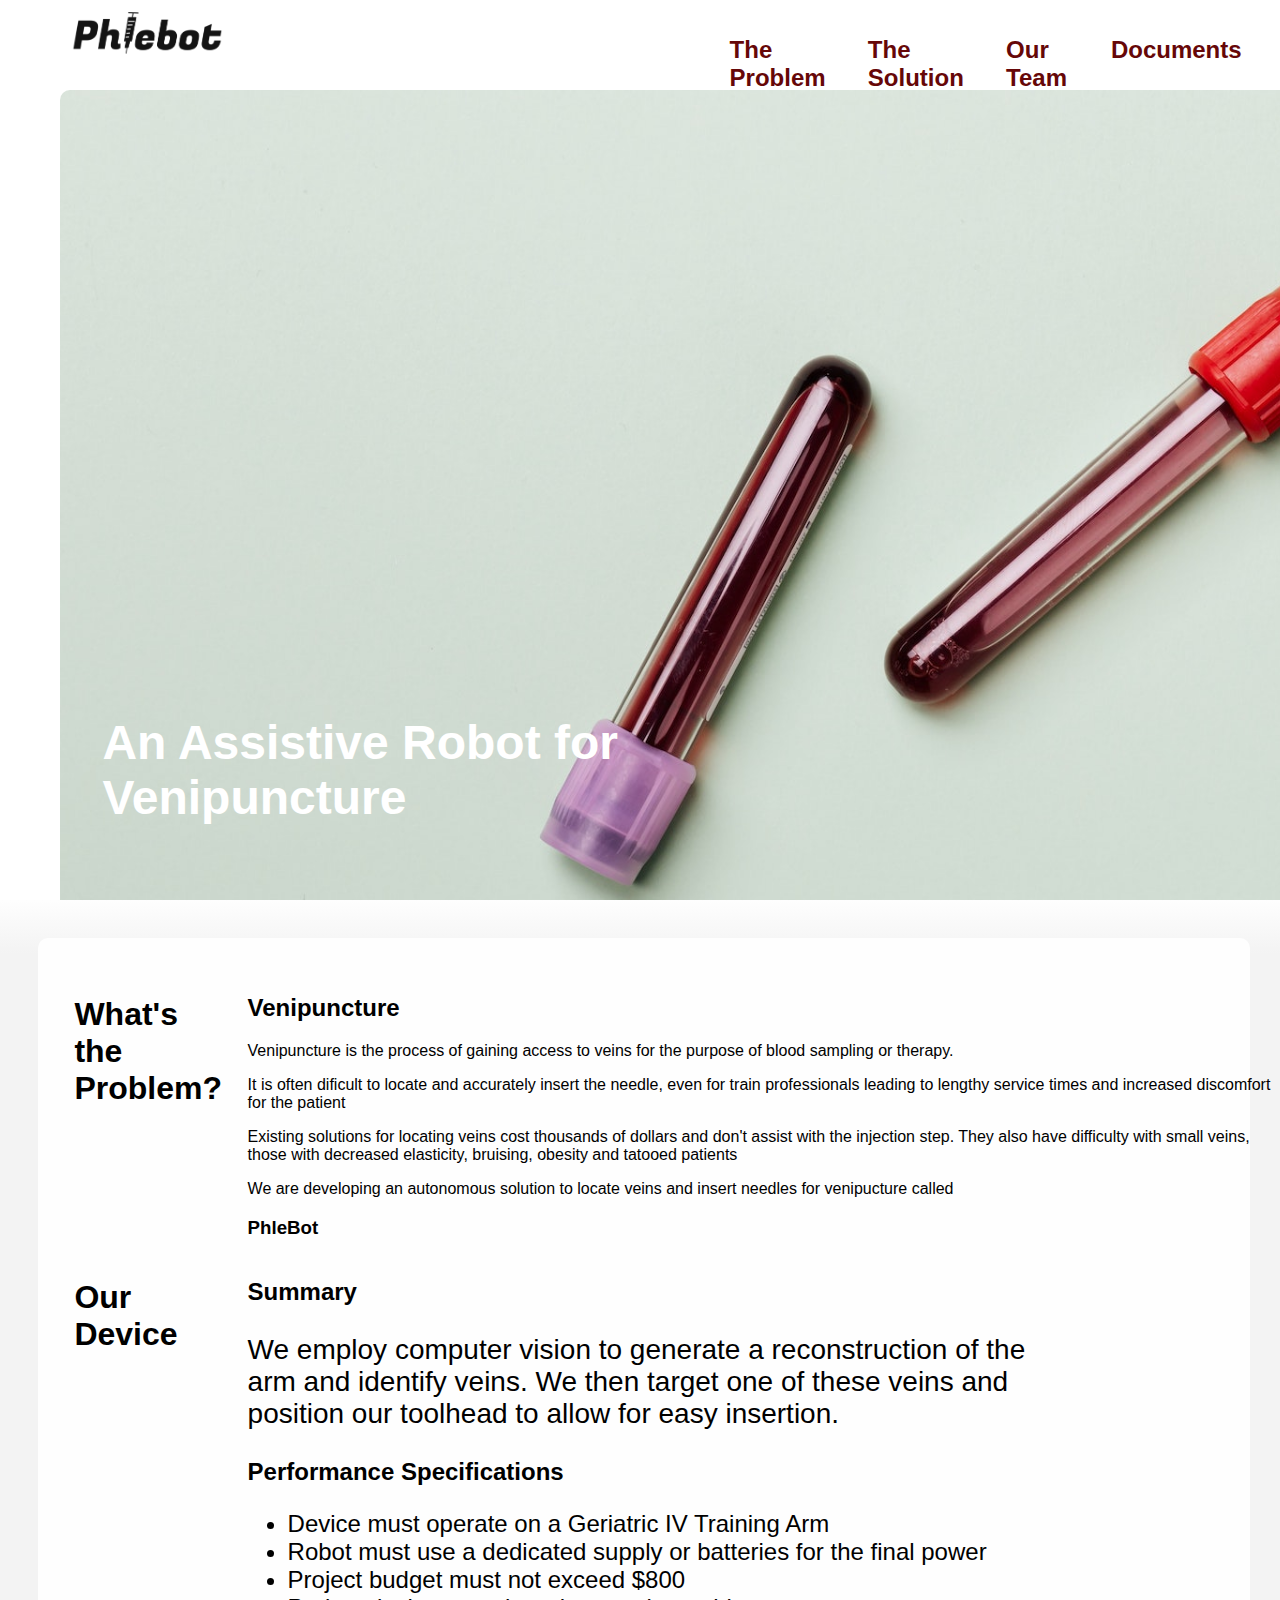
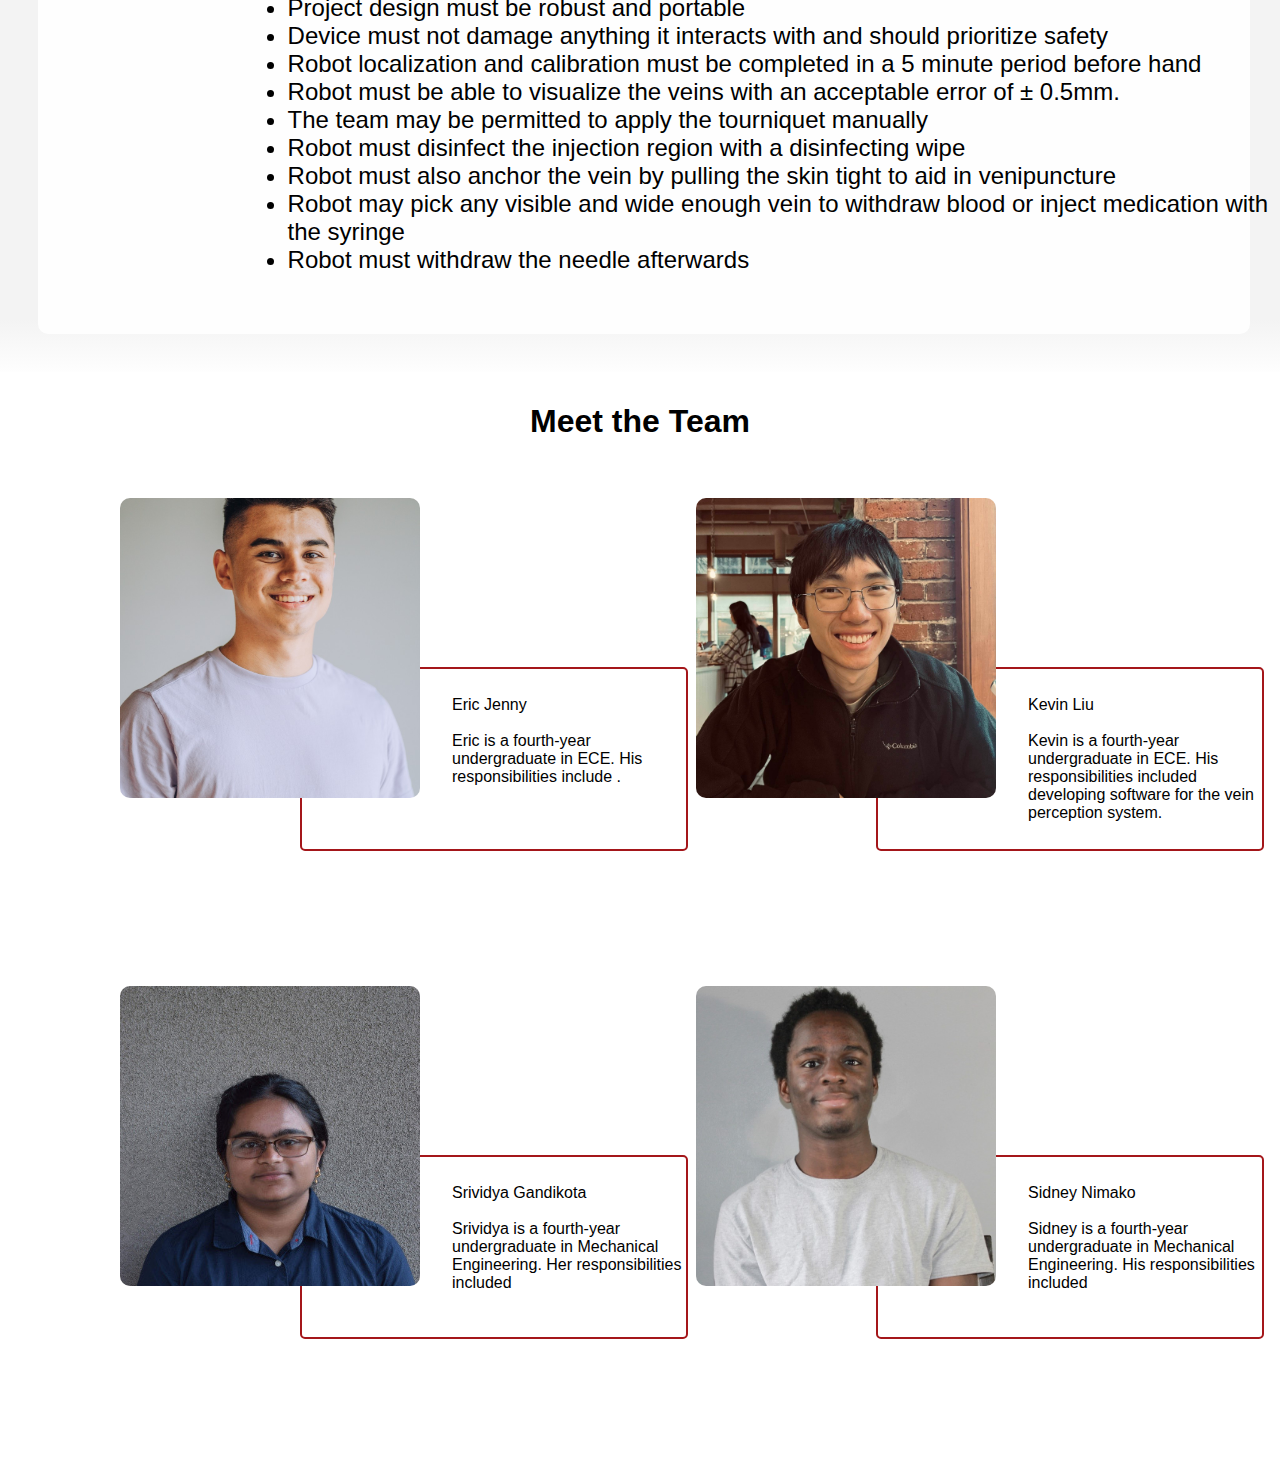
==== commit 80a5e30c: "Cleaned Design" ====
--- a/index.html
+++ b/index.html
@@ -16,72 +16,78 @@
             style="z-index: -1; position: relative; top: 10vh; left: 60px; border-radius: 10px; object-fit: cover;"
             width="1800px" height="900px">
         <div id="header">
-            <div id="logo"><a href="/index.html"><img src="logo.png" alt=""></a></div>
+            <div id="logo"><a href="/website/index.html"><img src="logo.png" alt=""></a></div>
             <div id="links">
-                <a href=" #problem">The Problem</a>
-                <a href=" #our-device">The Solution</a>
-                <a href=" #our-team">Our Team</a>
-                <a href="/documents.html">Documents</a>
+                <a href=" /website/index.html/#problem">The Problem</a>
+                <a href="/website/index.html/#our-device">The Solution</a>
+                <a href="/website/index.html/#our-team">Our Team</a>
+                <a href="/website/documents.html">Documents</a>
 
             </div>
         </div>
         <h2 id="tagline">An Assistive Robot for Venipuncture</h2>
     </div>
-    <div id="problem">
-        <h1 style="color: var(--polished-pine)">What's the Problem?</h1>
-        <div class=" content" style="grid-column: 2;">
-            <h2>Venipuncture</h2>
-            <p>Venipuncture is the process of gaining access to veins for the purpose
-                of blood sampling or therapy.</p>
-            <p>It is often dificult to locate and accurately insert the needle, even for train professionals leading to
-                lengthy service times and increased discomfort for the patient</p>
-            <p>Existing solutions for locating veins cost thousands of dollars and don't assist with the injection step.
-                They also have difficulty with small veins, those with decreased elasticity, bruising, obesity and
-                tatooed
-                patients</p>
-            <p>We are developing an autonomous solution to locate veins and insert needles for venipucture called </p>
-            <h3>PhleBot</h3>
-        </div>
+    <div id="backing">
+        <div id="content">
+            <h1 style=>What's the Problem?</h1>
+            <div class="problem" style="grid-column: 2;">
+                <h2>Venipuncture</h2>
+                <p>Venipuncture is the process of gaining access to veins for the purpose
+                    of blood sampling or therapy.</p>
+                <p>It is often dificult to locate and accurately insert the needle, even for train professionals leading
+                    to
+                    lengthy service times and increased discomfort for the patient</p>
+                <p>Existing solutions for locating veins cost thousands of dollars and don't assist with the injection
+                    step.
+                    They also have difficulty with small veins, those with decreased elasticity, bruising, obesity and
+                    tatooed
+                    patients</p>
+                <p>We are developing an autonomous solution to locate veins and insert needles for venipucture called
+                </p>
+                <h3>PhleBot</h3>
 
 
-    </div>
-    <div id="our-device">
-        <h1 style="color: var(--emerald);">Our Design</h1>
-        <div class=" content" style="grid-column: 2;">
-            <h2>Summary</h2>
-            <p style="font-size: 28px; width: 80%;">We employ computer vision to generate a reconstruction of the arm
-                and identify
-                veins. We then target one
-                of these veins and position our toolhead to allow for easy insertion.</p>
-            <h2 id="system-design"></h2>
-            <h2 id="system-implementation"></h2>
-            <h2 id="system-performance">
-                <h2>Performance Specifications</h2>
-                <ul style="font-size: 24px">
-                    <li>Device must operate on a Geriatric IV Training Arm</li>
-                    <li>Robot must use a dedicated supply or batteries for the final power</li>
-                    <li>Project budget must not exceed $800</li>
-                    <li>Project design must be robust and portable</li>
-                    <li>Device must not damage anything it interacts with and should prioritize safety</li>
-                    <li>Robot localization and calibration must be completed in a 5 minute period before hand</li>
-                    <li>Robot must be able to visualize the veins with an acceptable error of ± 0.5mm.</li>
-                    <li>The team may be permitted to apply the tourniquet manually</li>
-                    <li>Robot must disinfect the injection region with a disinfecting wipe </li>
-                    <li>Robot must also anchor the vein by pulling the skin tight to aid in venipuncture</li>
-                    <li>Robot may pick any visible and wide enough vein to withdraw blood or inject medication with the
-                        syringe</li>
-                    <li>Robot must withdraw the needle afterwards</li>
+            </div>
+            <h1 style="grid-column: 1;">Our Device</h1>
+            <div id="our-device" style="grid-column: 2;">
+                <h2>Summary</h2>
+                <p style="font-size: 28px; width: 80%;">We employ computer vision to generate a reconstruction of the
+                    arm
+                    and identify
+                    veins. We then target one
+                    of these veins and position our toolhead to allow for easy insertion.</p>
+                <h2 id="system-design"></h2>
+                <h2 id="system-implementation"></h2>
+                <h2 id="system-performance">
+                    <h2>Performance Specifications</h2>
+                    <ul style="font-size: 24px">
+                        <li>Device must operate on a Geriatric IV Training Arm</li>
+                        <li>Robot must use a dedicated supply or batteries for the final power</li>
+                        <li>Project budget must not exceed $800</li>
+                        <li>Project design must be robust and portable</li>
+                        <li>Device must not damage anything it interacts with and should prioritize safety</li>
+                        <li>Robot localization and calibration must be completed in a 5 minute period before hand</li>
+                        <li>Robot must be able to visualize the veins with an acceptable error of ± 0.5mm.</li>
+                        <li>The team may be permitted to apply the tourniquet manually</li>
+                        <li>Robot must disinfect the injection region with a disinfecting wipe </li>
+                        <li>Robot must also anchor the vein by pulling the skin tight to aid in venipuncture</li>
+                        <li>Robot may pick any visible and wide enough vein to withdraw blood or inject medication with
+                            the
+                            syringe</li>
+                        <li>Robot must withdraw the needle afterwards</li>
 
-                </ul>
-            </h2>
+                    </ul>
+                </h2>
+            </div>
         </div>
     </div>
+
+    </div>
     <div id="our-team">
-        <h1 style="color: var(--queen-blue); ">Meet the Team</h1>
+        <h1 style="text-align: center;">Meet the Team</h1>
         <br>
         <br>
-        <div id="team"
-            style="width: 80vw; display: grid; grid-template-columns: auto auto; column-gap: 5vw;position: relative; left: 10vw;">
+        <div id="team" style="">
             <div class="member">
                 <img src="jenny.jpg" width="300" height="300" style="border-radius: 10px; object-fit: cover;">
                 <div class=" card team-member">
--- a/index.css
+++ b/index.css
@@ -22,12 +22,54 @@
     text-decoration: inherit;
 }
 
-#problem,
-#our-device {
-    display: grid;
+#content {
+    display: grid;
+    width: 89vw;
     grid-template-columns: auto 80vw;
     column-gap: 2vw;
+    padding: 4vmin;
+    background-color: var(--white);
+    border-radius: 10px;
+}
+
+
+#backing {
+    /* background-color: #af6469; */
+    background-color: #f3f3f3;
+    background: rgb(254, 254, 254);
+    background: linear-gradient(180deg,
+            rgba(254, 254, 254, 1) 0%,
+            #f3f3f3 5%,
+            #f3f3f3 95%,
+            rgba(254, 254, 254, 1) 100%);
+    padding: 3vw;
+    width: 100vw;
+}
+
+
+#our-team {
+    padding: 10px 60px;
+}
+
+#team {
+    width: 80vw;
+    display: grid;
+    padding-left: 60px;
+    padding-right: 60px;
+    grid-template-columns: auto auto;
+    column-gap: 10vw;
+}
+
+/* #problem,
+#our-device {
+    padding-left: 60px;
+    display: grid;
+    grid-template-columns: auto 80vw;
+    
     height: 100vh;
+    background-color: #660708;
+    color: var(--white);
+    border: 60px solid var(--white);
 }
 
 
@@ -37,7 +79,8 @@
 .content>h1 {
     text-align: center;
     font-size: 48px;
-}
+    border-radius: 10px;
+} */
 
 .member {
     width: 20vw;
@@ -164,6 +207,7 @@
     grid-template-columns: 20vw 20vw 20vw;
     align-content: center;
     align-items: center;
+    background-color: #f3f3f3;
 }
 
 #ilrs>a {
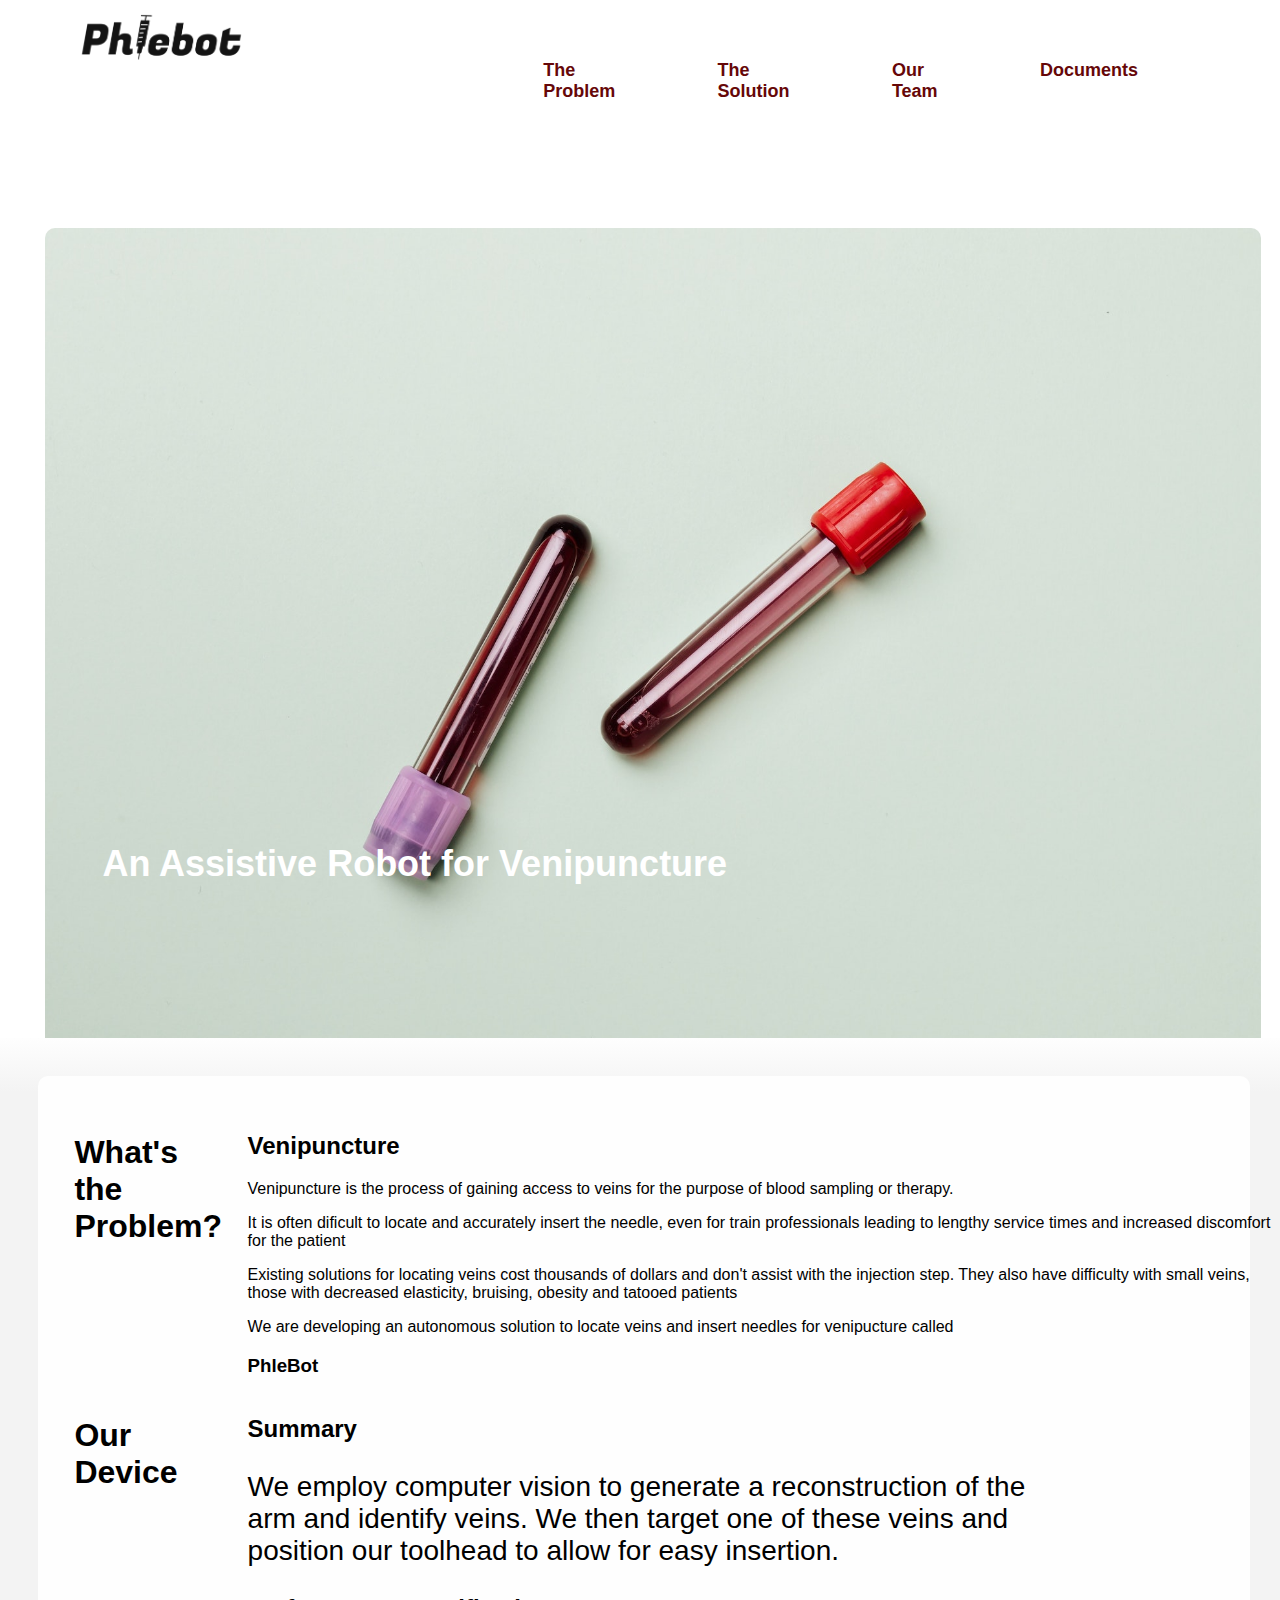
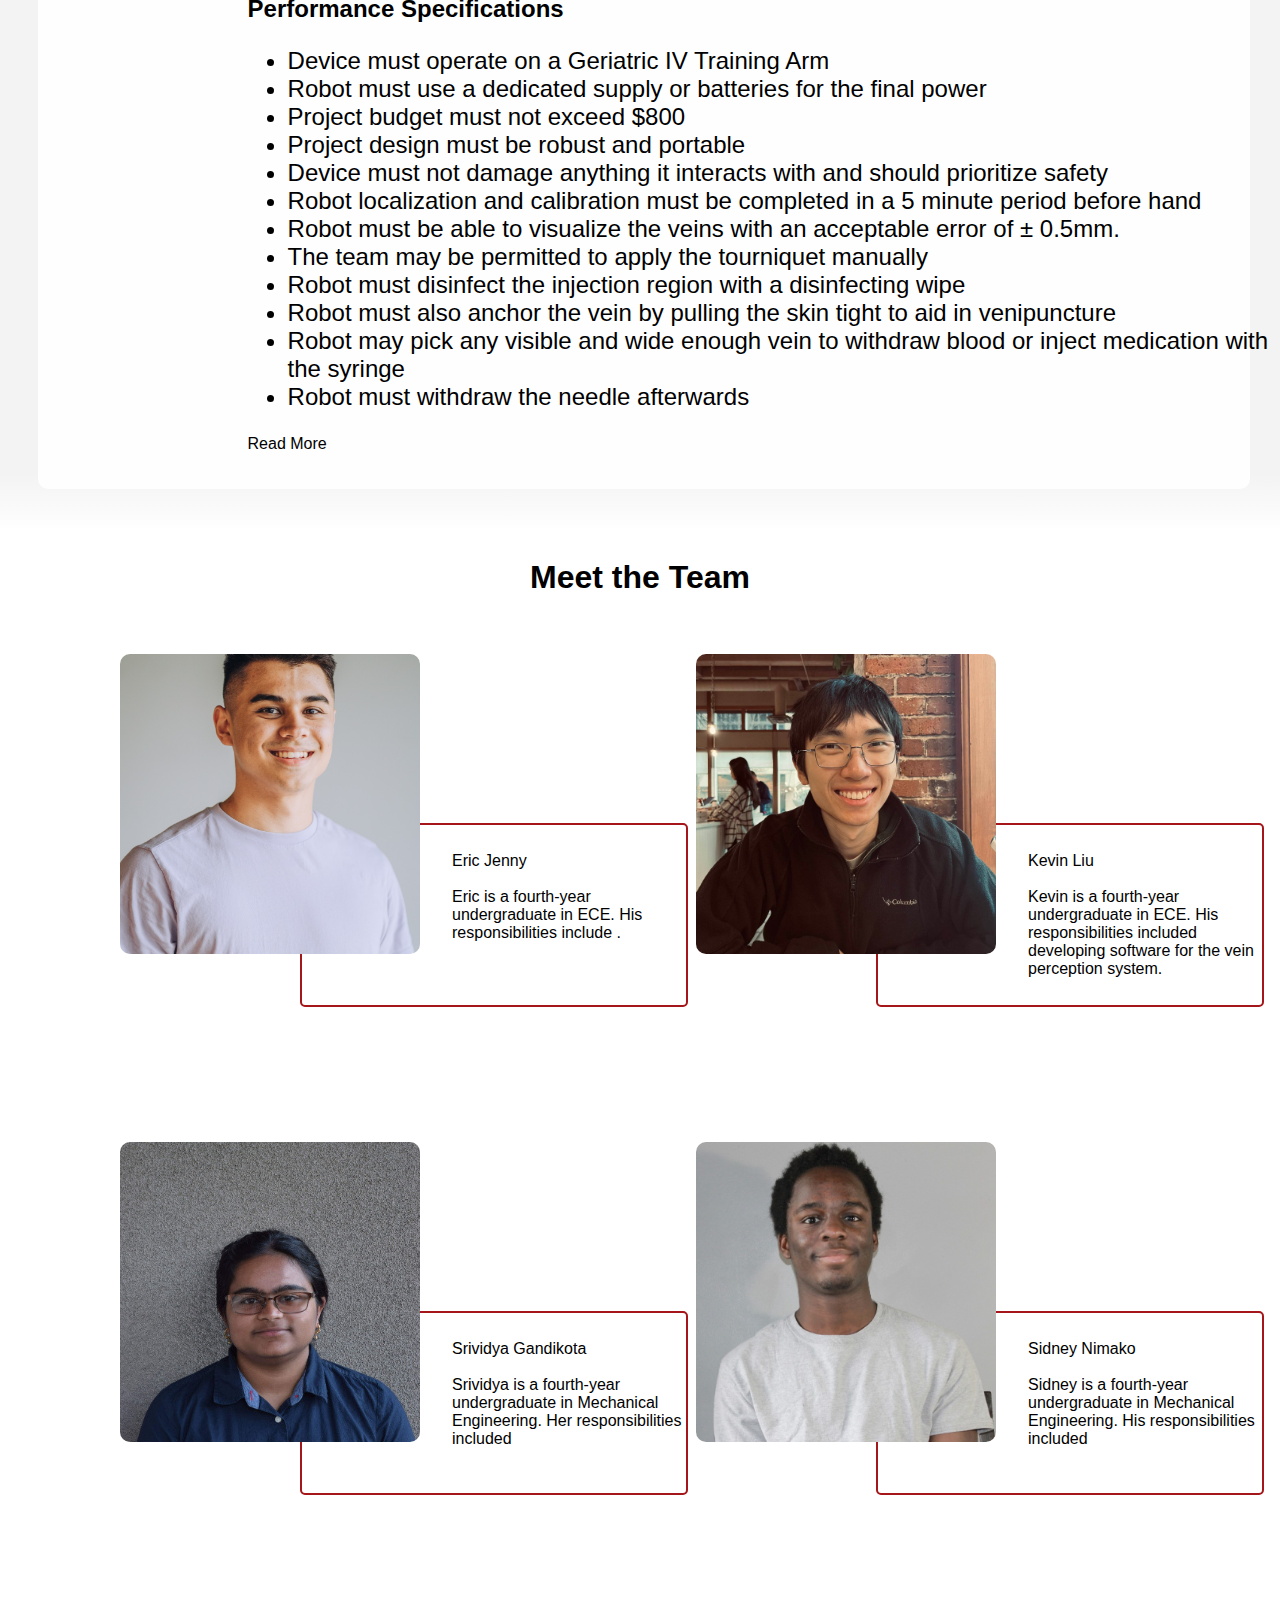
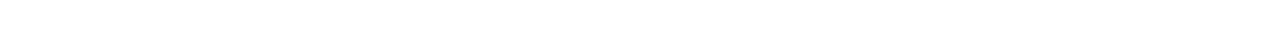
==== commit 7e8727fb: "Check In 2" ====
--- a/index.html
+++ b/index.html
@@ -10,21 +10,19 @@
 </head>
 
 <body>
+    <div id="header">
+        <a id="logo" href="/website/index.html"><img src="logo.png" alt=""></a>
+        <div id="links" class="" pure-g>
+            <a class="pure-u-1-4 pure-sm-1" href=" /website/#problem">The Problem</a>
+            <a class="pure-u-1-4 pure-sm-1" href="/website/#our-device">The Solution</a>
+            <a class="pure-u-1-4 pure-sm-1" href="/website/#our-team">Our Team</a>
+            <a class="pure-u-1-4 pure-sm-1" href="/website/documents.html">Documents</a>
 
+        </div>
+    </div>
     <div id="masthead">
-        <img src="pexels-karolina-grabowska-4047146.jpg" alt=""
-            style="z-index: -1; position: relative; top: 10vh; left: 60px; border-radius: 10px; object-fit: cover;"
-            width="1800px" height="900px">
-        <div id="header">
-            <div id="logo"><a href="/website/index.html"><img src="logo.png" alt=""></a></div>
-            <div id="links">
-                <a href=" /website/index.html/#problem">The Problem</a>
-                <a href="/website/index.html/#our-device">The Solution</a>
-                <a href="/website/index.html/#our-team">Our Team</a>
-                <a href="/website/documents.html">Documents</a>
+        <img src="pexels-karolina-grabowska-4047146.jpg" alt="">
 
-            </div>
-        </div>
         <h2 id="tagline">An Assistive Robot for Venipuncture</h2>
     </div>
     <div id="backing">
@@ -77,6 +75,7 @@
                         <li>Robot must withdraw the needle afterwards</li>
 
                     </ul>
+                    <a href="/website/design.html">Read More</a>
                 </h2>
             </div>
         </div>
--- a/index.css
+++ b/index.css
@@ -10,6 +10,157 @@
 
 @import url('https://fonts.googleapis.com/css2?family=Noto+Sans:ital,wght@0,400;0,500;1,400&display=swap');
 
+
+@media only screen and (max-width: 780px) {
+    #header {
+        display: flex;
+        flex-direction: column;
+        text-align: center;
+        position: relative;
+        top: 0;
+        left: 0;
+        padding: 0;
+        margin: 0;
+        width: 90vw;
+    }
+
+    #header>div {
+        flex: none;
+        width: 100vw;
+        justify-content: center;
+
+    }
+
+
+    #links {
+        position: relative;
+        left: 0;
+        top: 0;
+        display: flex;
+        flex-direction: column;
+    }
+
+    #links>a {
+        flex: none;
+        /* width: 100vw; */
+    }
+
+    #logo {
+        height: 15vh;
+
+        display: flex;
+        flex-direction: row;
+        justify-content: center;
+
+    }
+
+    #logo>img {
+        height: 15vh;
+        width: auto;
+        z-index: 1;
+    }
+
+
+    #team {
+        width: 80vw;
+        display: grid;
+        padding-left: 60px;
+        padding-right: 60px;
+        grid-template-columns: auto;
+        column-gap: 10vw;
+    }
+
+    .team-member {
+        position: relative;
+        top: -15vh;
+        left: 180px;
+        height: 20vh;
+        width: 60vw;
+        background-color: white;
+        border-radius: 5px;
+        border: 2px solid var(--dark-red);
+    }
+
+    #content {
+        display: grid;
+        grid-template-columns: auto;
+    }
+}
+
+
+
+@media only screen and (min-width: 780px) {
+    #header {
+        display: flex;
+        flex-direction: row;
+    }
+
+    #header>div {
+        flex: 1;
+    }
+
+    #links {
+        font-size: larger;
+        position: relative;
+        /* width: 100px; */
+        max-width: 50vw;
+        color: var(--sanguine);
+        top: 60px;
+        font-weight: bolder;
+        left: 300px;
+        display: flex;
+        flex-direction: row;
+        justify-content: safe;
+    }
+
+    #links>a {
+        padding: 0 4vw;
+    }
+
+    #team {
+        width: 80vw;
+        display: grid;
+        padding-left: 60px;
+        padding-right: 60px;
+        grid-template-columns: auto auto;
+        column-gap: 10vw;
+    }
+
+    .team-member {
+        position: relative;
+        top: -15vh;
+        left: 180px;
+        height: 20vh;
+        width: 30vw;
+        background-color: white;
+        border-radius: 5px;
+        border: 2px solid var(--dark-red);
+    }
+
+    #content {
+        grid-template-columns: auto 80vw;
+        column-gap: 0;
+    }
+
+    #logo>img {
+        height: auto;
+        width: 15vw;
+        position: relative;
+        top: -3vh;
+        left: 8vh;
+    }
+}
+
+
+
+/* Default styling */
+#links {
+    font-size: large;
+    position: relative;
+    color: var(--sanguine);
+    font-weight: bolder;
+}
+
 body {
     padding: 0;
     margin: 0;
@@ -25,7 +176,6 @@
 #content {
     display: grid;
     width: 89vw;
-    grid-template-columns: auto 80vw;
     column-gap: 2vw;
     padding: 4vmin;
     background-color: var(--white);
@@ -51,14 +201,80 @@
     padding: 10px 60px;
 }
 
-#team {
-    width: 80vw;
+
+
+#masthead>img {
+    z-index: -1;
+    position: relative;
+    top: 10vh;
+    left: 5vh;
+    margin: 0;
+    border-radius: 10px;
+    object-fit: cover;
+    width: 95%;
+    height: 92vh;
+}
+
+
+.subtitle {
+
+    font-size: 40px;
+}
+
+#architecture {
+    background-color: #f3f3f3;
+    background: rgb(254, 254, 254);
+    background: linear-gradient(180deg,
+            rgba(254, 254, 254, 1) 0%,
+            #f3f3f3 5%,
+            #f3f3f3 95%,
+            rgba(254, 254, 254, 1) 100%);
+}
+
+#architecture>img {
+    max-width: 80vw;
+    object-fit: contain;
+}
+
+#architecture>p {
+    max-width: 70vw;
+
+}
+
+.grid-layout {
     display: grid;
-    padding-left: 60px;
-    padding-right: 60px;
-    grid-template-columns: auto auto;
-    column-gap: 10vw;
-}
+    /* grid-template-columns: repeat(auto-fill, minmax(180px, 1fr)); */
+    grid-template-columns: repeat(3, 1fr);
+    grid-template-rows: masonry;
+    grid-gap: 1px;
+    grid-auto-rows: minmax(180px, auto);
+    grid-auto-flow: dense;
+    padding: 1px;
+    margin: 10px;
+
+}
+
+.grid-item {
+    padding: 1rem;
+    font-size: 14px;
+    font-weight: bold;
+    /* text-transform: uppercase; */
+    /* color: #000; */
+    /* background-color: #ccc; */
+    border-radius: 15px;
+    /* max-width: 100%; */
+}
+
+.grid-item>img {
+    object-fit: contain;
+    border-radius: 15px;
+    max-width: 100%;
+}
+
+figure {
+    margin: 0;
+}
+
 
 /* #problem,
 #our-device {
@@ -82,30 +298,21 @@
     border-radius: 10px;
 } */
 
+
 .member {
     width: 20vw;
 }
 
 #logo>a>img {
-    z-index: 1;
+    /* z-index: 1; */
     position: absolute;
     top: -3vh;
     left: 5vw;
-    width: 14vw;
-}
-
-#links {
-    font-size: 24px;
-    position: absolute;
-    width: 40vw;
-    color: var(--sanguine);
-    top: 4vh;
-    font-weight: bolder;
-    right: 3vw;
-    display: flex;
-    flex-direction: row;
-    justify-content: space-around;
-}
+    height: auto;
+    max-width: 300px;
+}
+
+
 
 #links>a {
     color: var(--sanguine);
@@ -116,7 +323,7 @@
     top: 75vh;
     left: 8vw;
     width: 50vw;
-    font-size: 48px;
+    font-size: 4vh;
     color: white;
 }
 
@@ -139,7 +346,7 @@
     position: relative;
 }
 
-.team-member {
+/* .team-member {
     position: relative;
     top: -15vh;
     left: 180px;
@@ -148,7 +355,7 @@
     background-color: white;
     border-radius: 5px;
     border: 2px solid var(--dark-red);
-}
+} */
 
 #brainstorming {
     margin-top: 15vh;
@@ -199,7 +406,10 @@
     /* top: 10vh; */
 }
 
-#po {}
+#prototypes-container {
+    color: white;
+    background-color: black;
+}
 
 #misc {
     margin-top: 4vh;
